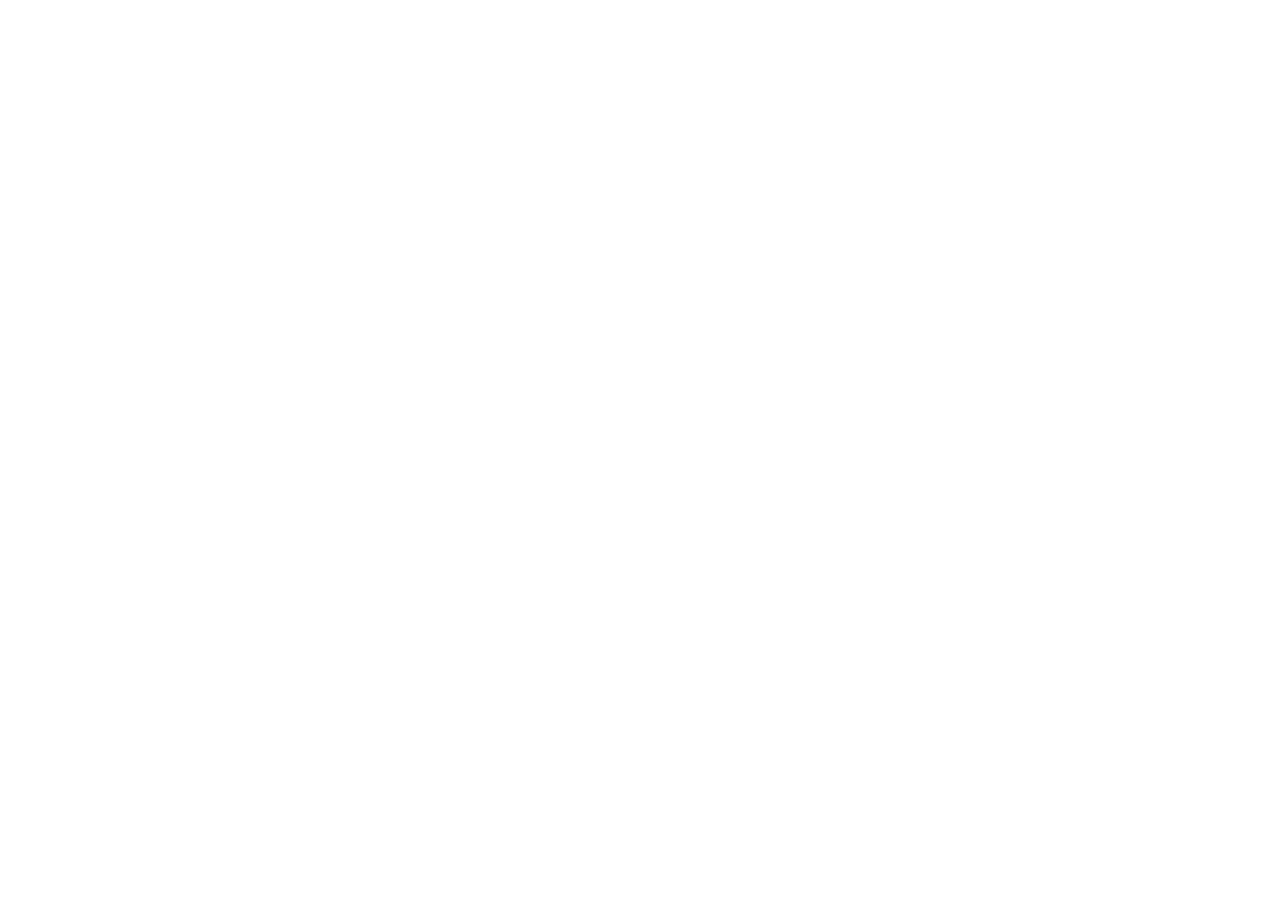
==== index.html @ 1b2037a9 "修改过的文件" ====
<!DOCTYPE html>
<html lang="en">

<head>
    <meta charset="UTF-8">
    <meta name="viewport" content="width=device-width, initial-scale=1.0">
    <title>Document</title>
</head>

<body>

</body>

</html>
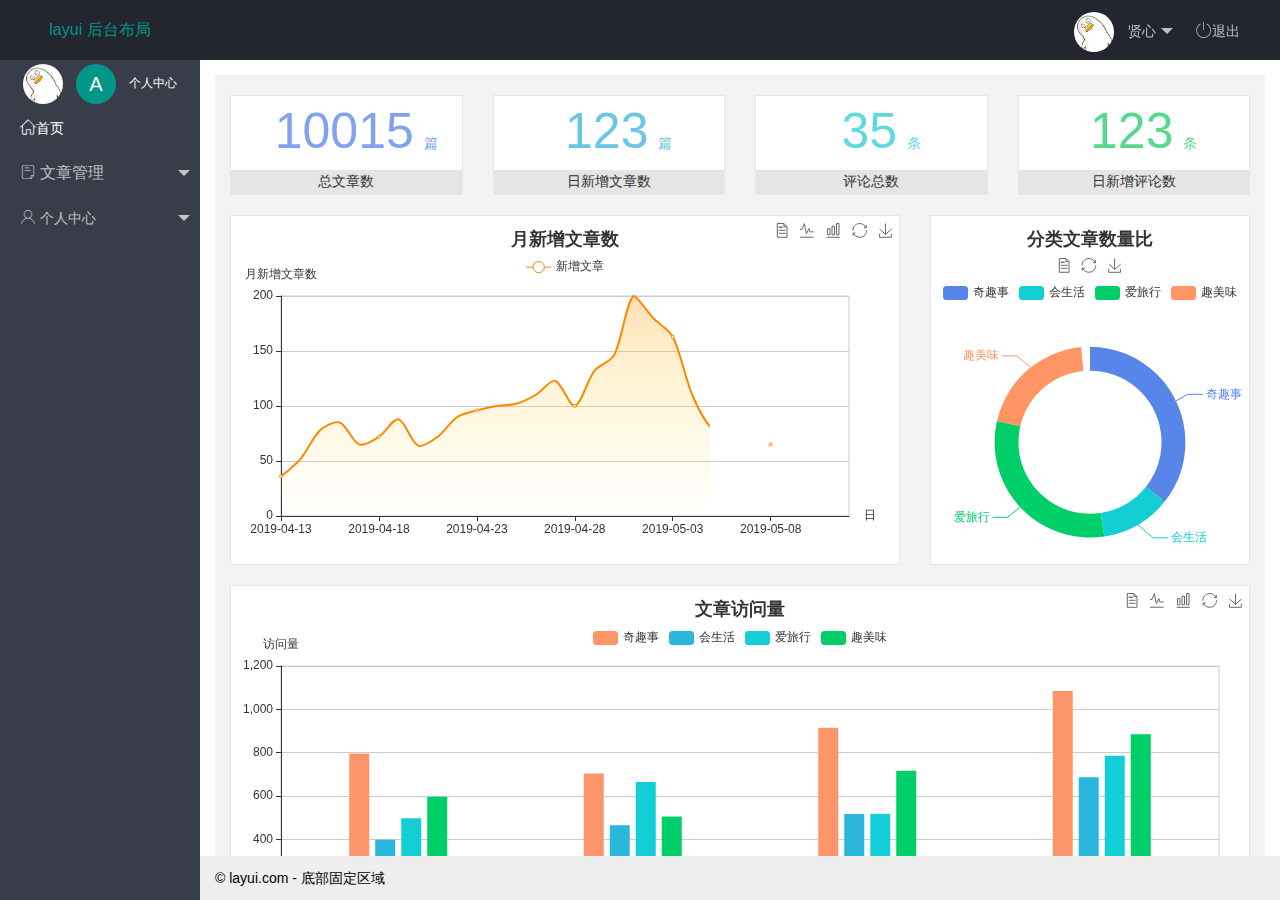
==== commit 13b6fac2: "密码界面开发完成" ====
--- a/index.html
+++ b/index.html
@@ -1,14 +1,124 @@
 <!DOCTYPE html>
-<html lang="en">
+<html>
 
 <head>
-    <meta charset="UTF-8">
-    <meta name="viewport" content="width=device-width, initial-scale=1.0">
-    <title>Document</title>
+    <meta charset="utf-8">
+    <meta name="viewport" content="width=device-width, initial-scale=1, maximum-scale=1">
+    <title>layout 后台大布局 - Layui</title>
+    <link rel="stylesheet" href="/assets/lib/layui/css/layui.css">
+    <link rel="stylesheet" href="/assets/fonts/iconfont.css">
+    <link rel="stylesheet" href="/indexx.css">
 </head>
 
-<body>
+<body class="layui-layout-body">
+    <div class="layui-layout layui-layout-admin">
+        <div class="layui-header">
+            <div class="layui-logo">layui 后台布局</div>
+            <!-- 头部区域（可配合layui已有的水平导航） -->
 
+            <ul class="layui-nav layui-layout-right">
+                <li class="layui-nav-item">
+                    <a href="javascript:;">
+                        <img src="/assets/images/u=299626483,1846147641&fm=26&gp=0.jpg" class="layui-nav-img">
+                        贤心
+                    </a>
+                    <dl class="layui-nav-child">
+                        <dd><a href="">基本资料</a></dd>
+                        <dd><a href="">安全设置</a></dd>
+                    </dl>
+                </li>
+                <li class="layui-nav-item">
+                    <a href="javascript:;" id="btnLogout"><span class="iconfont icon-tuichu"></span>退出</a>
+                </li>
+            </ul>
+        </div>
+
+        <div class="layui-side layui-bg-black">
+            <div class="layui-side-scroll">
+                <!-- 用户名 -->
+
+                <!-- 左侧导航区域（可配合layui已有的垂直导航） -->
+
+                <ul class="layui-nav layui-nav-tree" lay-filter="test" lay-shrink="all">
+
+                    <li class="layui-nav-item layui-nav-itemed">
+                        <!-- <a class="" href="javascript:;">所有商品</a> -->
+                        <a href="javascript:;" class="userinfo">
+                            <img src="/assets/images/u=299626483,1846147641&fm=26&gp=0.jpg" class="layui-nav-img" />
+                            <span class="text-avatar">A</span>
+                            <span id="welcome"></span>
+                            个人中心
+                        </a>
+                    </li>
+
+                    <li class="layui-nav-item layui-nav-itemed layui-icon">
+                        <a href="/home/dashboard.html" target="fm"><span class="iconfont icon-home"></span>首页</a>
+                        <!-- <a class=" layui-icon-home" href="javascript:;">首页</a> -->
+
+                    </li>
+                    <li>
+
+                    </li>
+                    <li class="layui-nav-item">
+                        <a href="javascript:;">
+                            <span class="iconfont icon-16">
+                                文章管理</a>
+                        <dl class="layui-nav-child">
+                            <dd><a href="javascript:;">
+                                    <i class="layui-icon layui-icon-app"></i>
+                                    文章类别</a></dd>
+                            <dd><a href="javascript:;">
+                                    <i class="layui-icon layui-icon-app"></i>
+                                    文章列表</a></dd>
+                            <dd><a href="">
+                                    <i class="layui-icon layui-icon-app"></i>
+                                    发表文章</a></dd>
+                        </dl>
+                    </li>
+                    <li class="layui-nav-item">
+                        <a href="javascript:;">
+                            <span class="iconfont icon-user"></span>
+                            个人中心</a>
+                        <dl class="layui-nav-child">
+                            <dd>
+                                <a href="/user_info.html" target="fm"><i class="layui-icon layui-icon-app"></i>基本资料
+                                </a></dd>
+                            <dd><a href="/user_avatar.html" target="fm"><i
+                                        class="layui-icon layui-icon-app"></i>更换头像</a></dd>
+                            <dd><a href=""><i class="layui-icon layui-icon-app"></i>重置密码</a></dd>
+                        </dl>
+                    </li>
+                </ul>
+            </div>
+        </div>
+
+        <div class="layui-body">
+            <!-- 内容主体区域 -->
+            <div style="padding: 15px;">
+
+                <iframe name="fm" src="/home/dashboard.html" frameborder="fm" class="biaoge"></iframe>
+
+            </div>
+        </div>
+
+        <div class="layui-footer">
+            <!-- 底部固定区域 -->
+            © layui.com - 底部固定区域
+        </div>
+    </div>
+
+    <!-- 导入 layui 的JS文件 -->
+    <script src="/assets/lib/jquery.js"></script>
+    <script src='/assets/lib/layui/layui.all.js'></script>
+    <!-- <script src="/index.js"></script> -->
+    <!-- 导入 jQuery -->
+
+    <!-- 导入自己封装的 baseAPI -->
+    <!-- <script src='/assets/js/baseAPI.js'></script> -->
+    <!-- 导入自己的 js 文件 -->
+    <script src="/assets/js/baseAPI.js"></script>
+    <script src="/index.js"></script>
+    <!-- <script src="/assets/js/baseAPI.js"></script> -->
 </body>
 
 </html>--- a/assets/lib/layui/css/layui.css
+++ b/assets/lib/layui/css/layui.css
@@ -0,0 +1,2 @@
+/** layui-v2.5.5 MIT License By https://www.layui.com */
+ .layui-inline,img{display:inline-block;vertical-align:middle}h1,h2,h3,h4,h5,h6{font-weight:400}.layui-edge,.layui-header,.layui-inline,.layui-main{position:relative}.layui-body,.layui-edge,.layui-elip{overflow:hidden}.layui-btn,.layui-edge,.layui-inline,img{vertical-align:middle}.layui-btn,.layui-disabled,.layui-icon,.layui-unselect{-moz-user-select:none;-webkit-user-select:none;-ms-user-select:none}.layui-elip,.layui-form-checkbox span,.layui-form-pane .layui-form-label{text-overflow:ellipsis;white-space:nowrap}.layui-breadcrumb,.layui-tree-btnGroup{visibility:hidden}blockquote,body,button,dd,div,dl,dt,form,h1,h2,h3,h4,h5,h6,input,li,ol,p,pre,td,textarea,th,ul{margin:0;padding:0;-webkit-tap-highlight-color:rgba(0,0,0,0)}a:active,a:hover{outline:0}img{border:none}li{list-style:none}table{border-collapse:collapse;border-spacing:0}h4,h5,h6{font-size:100%}button,input,optgroup,option,select,textarea{font-family:inherit;font-size:inherit;font-style:inherit;font-weight:inherit;outline:0}pre{white-space:pre-wrap;white-space:-moz-pre-wrap;white-space:-pre-wrap;white-space:-o-pre-wrap;word-wrap:break-word}body{line-height:24px;font:14px Helvetica Neue,Helvetica,PingFang SC,Tahoma,Arial,sans-serif}hr{height:1px;margin:10px 0;border:0;clear:both}a{color:#333;text-decoration:none}a:hover{color:#777}a cite{font-style:normal;*cursor:pointer}.layui-border-box,.layui-border-box *{box-sizing:border-box}.layui-box,.layui-box *{box-sizing:content-box}.layui-clear{clear:both;*zoom:1}.layui-clear:after{content:'\20';clear:both;*zoom:1;display:block;height:0}.layui-inline{*display:inline;*zoom:1}.layui-edge{display:inline-block;width:0;height:0;border-width:6px;border-style:dashed;border-color:transparent}.layui-edge-top{top:-4px;border-bottom-color:#999;border-bottom-style:solid}.layui-edge-right{border-left-color:#999;border-left-style:solid}.layui-edge-bottom{top:2px;border-top-color:#999;border-top-style:solid}.layui-edge-left{border-right-color:#999;border-right-style:solid}.layui-disabled,.layui-disabled:hover{color:#d2d2d2!important;cursor:not-allowed!important}.layui-circle{border-radius:100%}.layui-show{display:block!important}.layui-hide{display:none!important}@font-face{font-family:layui-icon;src:url(../font/iconfont.eot?v=250);src:url(../font/iconfont.eot?v=250#iefix) format('embedded-opentype'),url(../font/iconfont.woff2?v=250) format('woff2'),url(../font/iconfont.woff?v=250) format('woff'),url(../font/iconfont.ttf?v=250) format('truetype'),url(../font/iconfont.svg?v=250#layui-icon) format('svg')}.layui-icon{font-family:layui-icon!important;font-size:16px;font-style:normal;-webkit-font-smoothing:antialiased;-moz-osx-font-smoothing:grayscale}.layui-icon-reply-fill:before{content:"\e611"}.layui-icon-set-fill:before{content:"\e614"}.layui-icon-menu-fill:before{content:"\e60f"}.layui-icon-search:before{content:"\e615"}.layui-icon-share:before{content:"\e641"}.layui-icon-set-sm:before{content:"\e620"}.layui-icon-engine:before{content:"\e628"}.layui-icon-close:before{content:"\1006"}.layui-icon-close-fill:before{content:"\1007"}.layui-icon-chart-screen:before{content:"\e629"}.layui-icon-star:before{content:"\e600"}.layui-icon-circle-dot:before{content:"\e617"}.layui-icon-chat:before{content:"\e606"}.layui-icon-release:before{content:"\e609"}.layui-icon-list:before{content:"\e60a"}.layui-icon-chart:before{content:"\e62c"}.layui-icon-ok-circle:before{content:"\1005"}.layui-icon-layim-theme:before{content:"\e61b"}.layui-icon-table:before{content:"\e62d"}.layui-icon-right:before{content:"\e602"}.layui-icon-left:before{content:"\e603"}.layui-icon-cart-simple:before{content:"\e698"}.layui-icon-face-cry:before{content:"\e69c"}.layui-icon-face-smile:before{content:"\e6af"}.layui-icon-survey:before{content:"\e6b2"}.layui-icon-tree:before{content:"\e62e"}.layui-icon-upload-circle:before{content:"\e62f"}.layui-icon-add-circle:before{content:"\e61f"}.layui-icon-download-circle:before{content:"\e601"}.layui-icon-templeate-1:before{content:"\e630"}.layui-icon-util:before{content:"\e631"}.layui-icon-face-surprised:before{content:"\e664"}.layui-icon-edit:before{content:"\e642"}.layui-icon-speaker:before{content:"\e645"}.layui-icon-down:before{content:"\e61a"}.layui-icon-file:before{content:"\e621"}.layui-icon-layouts:before{content:"\e632"}.layui-icon-rate-half:before{content:"\e6c9"}.layui-icon-add-circle-fine:before{content:"\e608"}.layui-icon-prev-circle:before{content:"\e633"}.layui-icon-read:before{content:"\e705"}.layui-icon-404:before{content:"\e61c"}.layui-icon-carousel:before{content:"\e634"}.layui-icon-help:before{content:"\e607"}.layui-icon-code-circle:before{content:"\e635"}.layui-icon-water:before{content:"\e636"}.layui-icon-username:before{content:"\e66f"}.layui-icon-find-fill:before{content:"\e670"}.layui-icon-about:before{content:"\e60b"}.layui-icon-location:before{content:"\e715"}.layui-icon-up:before{content:"\e619"}.layui-icon-pause:before{content:"\e651"}.layui-icon-date:before{content:"\e637"}.layui-icon-layim-uploadfile:before{content:"\e61d"}.layui-icon-delete:before{content:"\e640"}.layui-icon-play:before{content:"\e652"}.layui-icon-top:before{content:"\e604"}.layui-icon-friends:before{content:"\e612"}.layui-icon-refresh-3:before{content:"\e9aa"}.layui-icon-ok:before{content:"\e605"}.layui-icon-layer:before{content:"\e638"}.layui-icon-face-smile-fine:before{content:"\e60c"}.layui-icon-dollar:before{content:"\e659"}.layui-icon-group:before{content:"\e613"}.layui-icon-layim-download:before{content:"\e61e"}.layui-icon-picture-fine:before{content:"\e60d"}.layui-icon-link:before{content:"\e64c"}.layui-icon-diamond:before{content:"\e735"}.layui-icon-log:before{content:"\e60e"}.layui-icon-rate-solid:before{content:"\e67a"}.layui-icon-fonts-del:before{content:"\e64f"}.layui-icon-unlink:before{content:"\e64d"}.layui-icon-fonts-clear:before{content:"\e639"}.layui-icon-triangle-r:before{content:"\e623"}.layui-icon-circle:before{content:"\e63f"}.layui-icon-radio:before{content:"\e643"}.layui-icon-align-center:before{content:"\e647"}.layui-icon-align-right:before{content:"\e648"}.layui-icon-align-left:before{content:"\e649"}.layui-icon-loading-1:before{content:"\e63e"}.layui-icon-return:before{content:"\e65c"}.layui-icon-fonts-strong:before{content:"\e62b"}.layui-icon-upload:before{content:"\e67c"}.layui-icon-dialogue:before{content:"\e63a"}.layui-icon-video:before{content:"\e6ed"}.layui-icon-headset:before{content:"\e6fc"}.layui-icon-cellphone-fine:before{content:"\e63b"}.layui-icon-add-1:before{content:"\e654"}.layui-icon-face-smile-b:before{content:"\e650"}.layui-icon-fonts-html:before{content:"\e64b"}.layui-icon-form:before{content:"\e63c"}.layui-icon-cart:before{content:"\e657"}.layui-icon-camera-fill:before{content:"\e65d"}.layui-icon-tabs:before{content:"\e62a"}.layui-icon-fonts-code:before{content:"\e64e"}.layui-icon-fire:before{content:"\e756"}.layui-icon-set:before{content:"\e716"}.layui-icon-fonts-u:before{content:"\e646"}.layui-icon-triangle-d:before{content:"\e625"}.layui-icon-tips:before{content:"\e702"}.layui-icon-picture:before{content:"\e64a"}.layui-icon-more-vertical:before{content:"\e671"}.layui-icon-flag:before{content:"\e66c"}.layui-icon-loading:before{content:"\e63d"}.layui-icon-fonts-i:before{content:"\e644"}.layui-icon-refresh-1:before{content:"\e666"}.layui-icon-rmb:before{content:"\e65e"}.layui-icon-home:before{content:"\e68e"}.layui-icon-user:before{content:"\e770"}.layui-icon-notice:before{content:"\e667"}.layui-icon-login-weibo:before{content:"\e675"}.layui-icon-voice:before{content:"\e688"}.layui-icon-upload-drag:before{content:"\e681"}.layui-icon-login-qq:before{content:"\e676"}.layui-icon-snowflake:before{content:"\e6b1"}.layui-icon-file-b:before{content:"\e655"}.layui-icon-template:before{content:"\e663"}.layui-icon-auz:before{content:"\e672"}.layui-icon-console:before{content:"\e665"}.layui-icon-app:before{content:"\e653"}.layui-icon-prev:before{content:"\e65a"}.layui-icon-website:before{content:"\e7ae"}.layui-icon-next:before{content:"\e65b"}.layui-icon-component:before{content:"\e857"}.layui-icon-more:before{content:"\e65f"}.layui-icon-login-wechat:before{content:"\e677"}.layui-icon-shrink-right:before{content:"\e668"}.layui-icon-spread-left:before{content:"\e66b"}.layui-icon-camera:before{content:"\e660"}.layui-icon-note:before{content:"\e66e"}.layui-icon-refresh:before{content:"\e669"}.layui-icon-female:before{content:"\e661"}.layui-icon-male:before{content:"\e662"}.layui-icon-password:before{content:"\e673"}.layui-icon-senior:before{content:"\e674"}.layui-icon-theme:before{content:"\e66a"}.layui-icon-tread:before{content:"\e6c5"}.layui-icon-praise:before{content:"\e6c6"}.layui-icon-star-fill:before{content:"\e658"}.layui-icon-rate:before{content:"\e67b"}.layui-icon-template-1:before{content:"\e656"}.layui-icon-vercode:before{content:"\e679"}.layui-icon-cellphone:before{content:"\e678"}.layui-icon-screen-full:before{content:"\e622"}.layui-icon-screen-restore:before{content:"\e758"}.layui-icon-cols:before{content:"\e610"}.layui-icon-export:before{content:"\e67d"}.layui-icon-print:before{content:"\e66d"}.layui-icon-slider:before{content:"\e714"}.layui-icon-addition:before{content:"\e624"}.layui-icon-subtraction:before{content:"\e67e"}.layui-icon-service:before{content:"\e626"}.layui-icon-transfer:before{content:"\e691"}.layui-main{width:1140px;margin:0 auto}.layui-header{z-index:1000;height:60px}.layui-header a:hover{transition:all .5s;-webkit-transition:all .5s}.layui-side{position:fixed;left:0;top:0;bottom:0;z-index:999;width:200px;overflow-x:hidden}.layui-side-scroll{position:relative;width:220px;height:100%;overflow-x:hidden}.layui-body{position:absolute;left:200px;right:0;top:0;bottom:0;z-index:998;width:auto;overflow-y:auto;box-sizing:border-box}.layui-layout-body{overflow:hidden}.layui-layout-admin .layui-header{background-color:#23262E}.layui-layout-admin .layui-side{top:60px;width:200px;overflow-x:hidden}.layui-layout-admin .layui-body{position:fixed;top:60px;bottom:44px}.layui-layout-admin .layui-main{width:auto;margin:0 15px}.layui-layout-admin .layui-footer{position:fixed;left:200px;right:0;bottom:0;height:44px;line-height:44px;padding:0 15px;background-color:#eee}.layui-layout-admin .layui-logo{position:absolute;left:0;top:0;width:200px;height:100%;line-height:60px;text-align:center;color:#009688;font-size:16px}.layui-layout-admin .layui-header .layui-nav{background:0 0}.layui-layout-left{position:absolute!important;left:200px;top:0}.layui-layout-right{position:absolute!important;right:0;top:0}.layui-container{position:relative;margin:0 auto;padding:0 15px;box-sizing:border-box}.layui-fluid{position:relative;margin:0 auto;padding:0 15px}.layui-row:after,.layui-row:before{content:'';display:block;clear:both}.layui-col-lg1,.layui-col-lg10,.layui-col-lg11,.layui-col-lg12,.layui-col-lg2,.layui-col-lg3,.layui-col-lg4,.layui-col-lg5,.layui-col-lg6,.layui-col-lg7,.layui-col-lg8,.layui-col-lg9,.layui-col-md1,.layui-col-md10,.layui-col-md11,.layui-col-md12,.layui-col-md2,.layui-col-md3,.layui-col-md4,.layui-col-md5,.layui-col-md6,.layui-col-md7,.layui-col-md8,.layui-col-md9,.layui-col-sm1,.layui-col-sm10,.layui-col-sm11,.layui-col-sm12,.layui-col-sm2,.layui-col-sm3,.layui-col-sm4,.layui-col-sm5,.layui-col-sm6,.layui-col-sm7,.layui-col-sm8,.layui-col-sm9,.layui-col-xs1,.layui-col-xs10,.layui-col-xs11,.layui-col-xs12,.layui-col-xs2,.layui-col-xs3,.layui-col-xs4,.layui-col-xs5,.layui-col-xs6,.layui-col-xs7,.layui-col-xs8,.layui-col-xs9{position:relative;display:block;box-sizing:border-box}.layui-col-xs1,.layui-col-xs10,.layui-col-xs11,.layui-col-xs12,.layui-col-xs2,.layui-col-xs3,.layui-col-xs4,.layui-col-xs5,.layui-col-xs6,.layui-col-xs7,.layui-col-xs8,.layui-col-xs9{float:left}.layui-col-xs1{width:8.33333333%}.layui-col-xs2{width:16.66666667%}.layui-col-xs3{width:25%}.layui-col-xs4{width:33.33333333%}.layui-col-xs5{width:41.66666667%}.layui-col-xs6{width:50%}.layui-col-xs7{width:58.33333333%}.layui-col-xs8{width:66.66666667%}.layui-col-xs9{width:75%}.layui-col-xs10{width:83.33333333%}.layui-col-xs11{width:91.66666667%}.layui-col-xs12{width:100%}.layui-col-xs-offset1{margin-left:8.33333333%}.layui-col-xs-offset2{margin-left:16.66666667%}.layui-col-xs-offset3{margin-left:25%}.layui-col-xs-offset4{margin-left:33.33333333%}.layui-col-xs-offset5{margin-left:41.66666667%}.layui-col-xs-offset6{margin-left:50%}.layui-col-xs-offset7{margin-left:58.33333333%}.layui-col-xs-offset8{margin-left:66.66666667%}.layui-col-xs-offset9{margin-left:75%}.layui-col-xs-offset10{margin-left:83.33333333%}.layui-col-xs-offset11{margin-left:91.66666667%}.layui-col-xs-offset12{margin-left:100%}@media screen and (max-width:768px){.layui-hide-xs{display:none!important}.layui-show-xs-block{display:block!important}.layui-show-xs-inline{display:inline!important}.layui-show-xs-inline-block{display:inline-block!important}}@media screen and (min-width:768px){.layui-container{width:750px}.layui-hide-sm{display:none!important}.layui-show-sm-block{display:block!important}.layui-show-sm-inline{display:inline!important}.layui-show-sm-inline-block{display:inline-block!important}.layui-col-sm1,.layui-col-sm10,.layui-col-sm11,.layui-col-sm12,.layui-col-sm2,.layui-col-sm3,.layui-col-sm4,.layui-col-sm5,.layui-col-sm6,.layui-col-sm7,.layui-col-sm8,.layui-col-sm9{float:left}.layui-col-sm1{width:8.33333333%}.layui-col-sm2{width:16.66666667%}.layui-col-sm3{width:25%}.layui-col-sm4{width:33.33333333%}.layui-col-sm5{width:41.66666667%}.layui-col-sm6{width:50%}.layui-col-sm7{width:58.33333333%}.layui-col-sm8{width:66.66666667%}.layui-col-sm9{width:75%}.layui-col-sm10{width:83.33333333%}.layui-col-sm11{width:91.66666667%}.layui-col-sm12{width:100%}.layui-col-sm-offset1{margin-left:8.33333333%}.layui-col-sm-offset2{margin-left:16.66666667%}.layui-col-sm-offset3{margin-left:25%}.layui-col-sm-offset4{margin-left:33.33333333%}.layui-col-sm-offset5{margin-left:41.66666667%}.layui-col-sm-offset6{margin-left:50%}.layui-col-sm-offset7{margin-left:58.33333333%}.layui-col-sm-offset8{margin-left:66.66666667%}.layui-col-sm-offset9{margin-left:75%}.layui-col-sm-offset10{margin-left:83.33333333%}.layui-col-sm-offset11{margin-left:91.66666667%}.layui-col-sm-offset12{margin-left:100%}}@media screen and (min-width:992px){.layui-container{width:970px}.layui-hide-md{display:none!important}.layui-show-md-block{display:block!important}.layui-show-md-inline{display:inline!important}.layui-show-md-inline-block{display:inline-block!important}.layui-col-md1,.layui-col-md10,.layui-col-md11,.layui-col-md12,.layui-col-md2,.layui-col-md3,.layui-col-md4,.layui-col-md5,.layui-col-md6,.layui-col-md7,.layui-col-md8,.layui-col-md9{float:left}.layui-col-md1{width:8.33333333%}.layui-col-md2{width:16.66666667%}.layui-col-md3{width:25%}.layui-col-md4{width:33.33333333%}.layui-col-md5{width:41.66666667%}.layui-col-md6{width:50%}.layui-col-md7{width:58.33333333%}.layui-col-md8{width:66.66666667%}.layui-col-md9{width:75%}.layui-col-md10{width:83.33333333%}.layui-col-md11{width:91.66666667%}.layui-col-md12{width:100%}.layui-col-md-offset1{margin-left:8.33333333%}.layui-col-md-offset2{margin-left:16.66666667%}.layui-col-md-offset3{margin-left:25%}.layui-col-md-offset4{margin-left:33.33333333%}.layui-col-md-offset5{margin-left:41.66666667%}.layui-col-md-offset6{margin-left:50%}.layui-col-md-offset7{margin-left:58.33333333%}.layui-col-md-offset8{margin-left:66.66666667%}.layui-col-md-offset9{margin-left:75%}.layui-col-md-offset10{margin-left:83.33333333%}.layui-col-md-offset11{margin-left:91.66666667%}.layui-col-md-offset12{margin-left:100%}}@media screen and (min-width:1200px){.layui-container{width:1170px}.layui-hide-lg{display:none!important}.layui-show-lg-block{display:block!important}.layui-show-lg-inline{display:inline!important}.layui-show-lg-inline-block{display:inline-block!important}.layui-col-lg1,.layui-col-lg10,.layui-col-lg11,.layui-col-lg12,.layui-col-lg2,.layui-col-lg3,.layui-col-lg4,.layui-col-lg5,.layui-col-lg6,.layui-col-lg7,.layui-col-lg8,.layui-col-lg9{float:left}.layui-col-lg1{width:8.33333333%}.layui-col-lg2{width:16.66666667%}.layui-col-lg3{width:25%}.layui-col-lg4{width:33.33333333%}.layui-col-lg5{width:41.66666667%}.layui-col-lg6{width:50%}.layui-col-lg7{width:58.33333333%}.layui-col-lg8{width:66.66666667%}.layui-col-lg9{width:75%}.layui-col-lg10{width:83.33333333%}.layui-col-lg11{width:91.66666667%}.layui-col-lg12{width:100%}.layui-col-lg-offset1{margin-left:8.33333333%}.layui-col-lg-offset2{margin-left:16.66666667%}.layui-col-lg-offset3{margin-left:25%}.layui-col-lg-offset4{margin-left:33.33333333%}.layui-col-lg-offset5{margin-left:41.66666667%}.layui-col-lg-offset6{margin-left:50%}.layui-col-lg-offset7{margin-left:58.33333333%}.layui-col-lg-offset8{margin-left:66.66666667%}.layui-col-lg-offset9{margin-left:75%}.layui-col-lg-offset10{margin-left:83.33333333%}.layui-col-lg-offset11{margin-left:91.66666667%}.layui-col-lg-offset12{margin-left:100%}}.layui-col-space1{margin:-.5px}.layui-col-space1>*{padding:.5px}.layui-col-space3{margin:-1.5px}.layui-col-space3>*{padding:1.5px}.layui-col-space5{margin:-2.5px}.layui-col-space5>*{padding:2.5px}.layui-col-space8{margin:-3.5px}.layui-col-space8>*{padding:3.5px}.layui-col-space10{margin:-5px}.layui-col-space10>*{padding:5px}.layui-col-space12{margin:-6px}.layui-col-space12>*{padding:6px}.layui-col-space15{margin:-7.5px}.layui-col-space15>*{padding:7.5px}.layui-col-space18{margin:-9px}.layui-col-space18>*{padding:9px}.layui-col-space20{margin:-10px}.layui-col-space20>*{padding:10px}.layui-col-space22{margin:-11px}.layui-col-space22>*{padding:11px}.layui-col-space25{margin:-12.5px}.layui-col-space25>*{padding:12.5px}.layui-col-space30{margin:-15px}.layui-col-space30>*{padding:15px}.layui-btn,.layui-input,.layui-select,.layui-textarea,.layui-upload-button{outline:0;-webkit-appearance:none;transition:all .3s;-webkit-transition:all .3s;box-sizing:border-box}.layui-elem-quote{margin-bottom:10px;padding:15px;line-height:22px;border-left:5px solid #009688;border-radius:0 2px 2px 0;background-color:#f2f2f2}.layui-quote-nm{border-style:solid;border-width:1px 1px 1px 5px;background:0 0}.layui-elem-field{margin-bottom:10px;padding:0;border-width:1px;border-style:solid}.layui-elem-field legend{margin-left:20px;padding:0 10px;font-size:20px;font-weight:300}.layui-field-title{margin:10px 0 20px;border-width:1px 0 0}.layui-field-box{padding:10px 15px}.layui-field-title .layui-field-box{padding:10px 0}.layui-progress{position:relative;height:6px;border-radius:20px;background-color:#e2e2e2}.layui-progress-bar{position:absolute;left:0;top:0;width:0;max-width:100%;height:6px;border-radius:20px;text-align:right;background-color:#5FB878;transition:all .3s;-webkit-transition:all .3s}.layui-progress-big,.layui-progress-big .layui-progress-bar{height:18px;line-height:18px}.layui-progress-text{position:relative;top:-20px;line-height:18px;font-size:12px;color:#666}.layui-progress-big .layui-progress-text{position:static;padding:0 10px;color:#fff}.layui-collapse{border-width:1px;border-style:solid;border-radius:2px}.layui-colla-content,.layui-colla-item{border-top-width:1px;border-top-style:solid}.layui-colla-item:first-child{border-top:none}.layui-colla-title{position:relative;height:42px;line-height:42px;padding:0 15px 0 35px;color:#333;background-color:#f2f2f2;cursor:pointer;font-size:14px;overflow:hidden}.layui-colla-content{display:none;padding:10px 15px;line-height:22px;color:#666}.layui-colla-icon{position:absolute;left:15px;top:0;font-size:14px}.layui-card{margin-bottom:15px;border-radius:2px;background-color:#fff;box-shadow:0 1px 2px 0 rgba(0,0,0,.05)}.layui-card:last-child{margin-bottom:0}.layui-card-header{position:relative;height:42px;line-height:42px;padding:0 15px;border-bottom:1px solid #f6f6f6;color:#333;border-radius:2px 2px 0 0;font-size:14px}.layui-bg-black,.layui-bg-blue,.layui-bg-cyan,.layui-bg-green,.layui-bg-orange,.layui-bg-red{color:#fff!important}.layui-card-body{position:relative;padding:10px 15px;line-height:24px}.layui-card-body[pad15]{padding:15px}.layui-card-body[pad20]{padding:20px}.layui-card-body .layui-table{margin:5px 0}.layui-card .layui-tab{margin:0}.layui-panel-window{position:relative;padding:15px;border-radius:0;border-top:5px solid #E6E6E6;background-color:#fff}.layui-auxiliar-moving{position:fixed;left:0;right:0;top:0;bottom:0;width:100%;height:100%;background:0 0;z-index:9999999999}.layui-form-label,.layui-form-mid,.layui-form-select,.layui-input-block,.layui-input-inline,.layui-textarea{position:relative}.layui-bg-red{background-color:#FF5722!important}.layui-bg-orange{background-color:#FFB800!important}.layui-bg-green{background-color:#009688!important}.layui-bg-cyan{background-color:#2F4056!important}.layui-bg-blue{background-color:#1E9FFF!important}.layui-bg-black{background-color:#393D49!important}.layui-bg-gray{background-color:#eee!important;color:#666!important}.layui-badge-rim,.layui-colla-content,.layui-colla-item,.layui-collapse,.layui-elem-field,.layui-form-pane .layui-form-item[pane],.layui-form-pane .layui-form-label,.layui-input,.layui-layedit,.layui-layedit-tool,.layui-quote-nm,.layui-select,.layui-tab-bar,.layui-tab-card,.layui-tab-title,.layui-tab-title .layui-this:after,.layui-textarea{border-color:#e6e6e6}.layui-timeline-item:before,hr{background-color:#e6e6e6}.layui-text{line-height:22px;font-size:14px;color:#666}.layui-text h1,.layui-text h2,.layui-text h3{font-weight:500;color:#333}.layui-text h1{font-size:30px}.layui-text h2{font-size:24px}.layui-text h3{font-size:18px}.layui-text a:not(.layui-btn){color:#01AAED}.layui-text a:not(.layui-btn):hover{text-decoration:underline}.layui-text ul{padding:5px 0 5px 15px}.layui-text ul li{margin-top:5px;list-style-type:disc}.layui-text em,.layui-word-aux{color:#999!important;padding:0 5px!important}.layui-btn{display:inline-block;height:38px;line-height:38px;padding:0 18px;background-color:#009688;color:#fff;white-space:nowrap;text-align:center;font-size:14px;border:none;border-radius:2px;cursor:pointer}.layui-btn:hover{opacity:.8;filter:alpha(opacity=80);color:#fff}.layui-btn:active{opacity:1;filter:alpha(opacity=100)}.layui-btn+.layui-btn{margin-left:10px}.layui-btn-container{font-size:0}.layui-btn-container .layui-btn{margin-right:10px;margin-bottom:10px}.layui-btn-container .layui-btn+.layui-btn{margin-left:0}.layui-table .layui-btn-container .layui-btn{margin-bottom:9px}.layui-btn-radius{border-radius:100px}.layui-btn .layui-icon{margin-right:3px;font-size:18px;vertical-align:bottom;vertical-align:middle\9}.layui-btn-primary{border:1px solid #C9C9C9;background-color:#fff;color:#555}.layui-btn-primary:hover{border-color:#009688;color:#333}.layui-btn-normal{background-color:#1E9FFF}.layui-btn-warm{background-color:#FFB800}.layui-btn-danger{background-color:#FF5722}.layui-btn-checked{background-color:#5FB878}.layui-btn-disabled,.layui-btn-disabled:active,.layui-btn-disabled:hover{border:1px solid #e6e6e6;background-color:#FBFBFB;color:#C9C9C9;cursor:not-allowed;opacity:1}.layui-btn-lg{height:44px;line-height:44px;padding:0 25px;font-size:16px}.layui-btn-sm{height:30px;line-height:30px;padding:0 10px;font-size:12px}.layui-btn-sm i{font-size:16px!important}.layui-btn-xs{height:22px;line-height:22px;padding:0 5px;font-size:12px}.layui-btn-xs i{font-size:14px!important}.layui-btn-group{display:inline-block;vertical-align:middle;font-size:0}.layui-btn-group .layui-btn{margin-left:0!important;margin-right:0!important;border-left:1px solid rgba(255,255,255,.5);border-radius:0}.layui-btn-group .layui-btn-primary{border-left:none}.layui-btn-group .layui-btn-primary:hover{border-color:#C9C9C9;color:#009688}.layui-btn-group .layui-btn:first-child{border-left:none;border-radius:2px 0 0 2px}.layui-btn-group .layui-btn-primary:first-child{border-left:1px solid #c9c9c9}.layui-btn-group .layui-btn:last-child{border-radius:0 2px 2px 0}.layui-btn-group .layui-btn+.layui-btn{margin-left:0}.layui-btn-group+.layui-btn-group{margin-left:10px}.layui-btn-fluid{width:100%}.layui-input,.layui-select,.layui-textarea{height:38px;line-height:1.3;line-height:38px\9;border-width:1px;border-style:solid;background-color:#fff;border-radius:2px}.layui-input::-webkit-input-placeholder,.layui-select::-webkit-input-placeholder,.layui-textarea::-webkit-input-placeholder{line-height:1.3}.layui-input,.layui-textarea{display:block;width:100%;padding-left:10px}.layui-input:hover,.layui-textarea:hover{border-color:#D2D2D2!important}.layui-input:focus,.layui-textarea:focus{border-color:#C9C9C9!important}.layui-textarea{min-height:100px;height:auto;line-height:20px;padding:6px 10px;resize:vertical}.layui-select{padding:0 10px}.layui-form input[type=checkbox],.layui-form input[type=radio],.layui-form select{display:none}.layui-form [lay-ignore]{display:initial}.layui-form-item{margin-bottom:15px;clear:both;*zoom:1}.layui-form-item:after{content:'\20';clear:both;*zoom:1;display:block;height:0}.layui-form-label{float:left;display:block;padding:9px 15px;width:80px;font-weight:400;line-height:20px;text-align:right}.layui-form-label-col{display:block;float:none;padding:9px 0;line-height:20px;text-align:left}.layui-form-item .layui-inline{margin-bottom:5px;margin-right:10px}.layui-input-block{margin-left:110px;min-height:36px}.layui-input-inline{display:inline-block;vertical-align:middle}.layui-form-item .layui-input-inline{float:left;width:190px;margin-right:10px}.layui-form-text .layui-input-inline{width:auto}.layui-form-mid{float:left;display:block;padding:9px 0!important;line-height:20px;margin-right:10px}.layui-form-danger+.layui-form-select .layui-input,.layui-form-danger:focus{border-color:#FF5722!important}.layui-form-select .layui-input{padding-right:30px;cursor:pointer}.layui-form-select .layui-edge{position:absolute;right:10px;top:50%;margin-top:-3px;cursor:pointer;border-width:6px;border-top-color:#c2c2c2;border-top-style:solid;transition:all .3s;-webkit-transition:all .3s}.layui-form-select dl{display:none;position:absolute;left:0;top:42px;padding:5px 0;z-index:899;min-width:100%;border:1px solid #d2d2d2;max-height:300px;overflow-y:auto;background-color:#fff;border-radius:2px;box-shadow:0 2px 4px rgba(0,0,0,.12);box-sizing:border-box}.layui-form-select dl dd,.layui-form-select dl dt{padding:0 10px;line-height:36px;white-space:nowrap;overflow:hidden;text-overflow:ellipsis}.layui-form-select dl dt{font-size:12px;color:#999}.layui-form-select dl dd{cursor:pointer}.layui-form-select dl dd:hover{background-color:#f2f2f2;-webkit-transition:.5s all;transition:.5s all}.layui-form-select .layui-select-group dd{padding-left:20px}.layui-form-select dl dd.layui-select-tips{padding-left:10px!important;color:#999}.layui-form-select dl dd.layui-this{background-color:#5FB878;color:#fff}.layui-form-checkbox,.layui-form-select dl dd.layui-disabled{background-color:#fff}.layui-form-selected dl{display:block}.layui-form-checkbox,.layui-form-checkbox *,.layui-form-switch{display:inline-block;vertical-align:middle}.layui-form-selected .layui-edge{margin-top:-9px;-webkit-transform:rotate(180deg);transform:rotate(180deg);margin-top:-3px\9}:root .layui-form-selected .layui-edge{margin-top:-9px\0/IE9}.layui-form-selectup dl{top:auto;bottom:42px}.layui-select-none{margin:5px 0;text-align:center;color:#999}.layui-select-disabled .layui-disabled{border-color:#eee!important}.layui-select-disabled .layui-edge{border-top-color:#d2d2d2}.layui-form-checkbox{position:relative;height:30px;line-height:30px;margin-right:10px;padding-right:30px;cursor:pointer;font-size:0;-webkit-transition:.1s linear;transition:.1s linear;box-sizing:border-box}.layui-form-checkbox span{padding:0 10px;height:100%;font-size:14px;border-radius:2px 0 0 2px;background-color:#d2d2d2;color:#fff;overflow:hidden}.layui-form-checkbox:hover span{background-color:#c2c2c2}.layui-form-checkbox i{position:absolute;right:0;top:0;width:30px;height:28px;border:1px solid #d2d2d2;border-left:none;border-radius:0 2px 2px 0;color:#fff;font-size:20px;text-align:center}.layui-form-checkbox:hover i{border-color:#c2c2c2;color:#c2c2c2}.layui-form-checked,.layui-form-checked:hover{border-color:#5FB878}.layui-form-checked span,.layui-form-checked:hover span{background-color:#5FB878}.layui-form-checked i,.layui-form-checked:hover i{color:#5FB878}.layui-form-item .layui-form-checkbox{margin-top:4px}.layui-form-checkbox[lay-skin=primary]{height:auto!important;line-height:normal!important;min-width:18px;min-height:18px;border:none!important;margin-right:0;padding-left:28px;padding-right:0;background:0 0}.layui-form-checkbox[lay-skin=primary] span{padding-left:0;padding-right:15px;line-height:18px;background:0 0;color:#666}.layui-form-checkbox[lay-skin=primary] i{right:auto;left:0;width:16px;height:16px;line-height:16px;border:1px solid #d2d2d2;font-size:12px;border-radius:2px;background-color:#fff;-webkit-transition:.1s linear;transition:.1s linear}.layui-form-checkbox[lay-skin=primary]:hover i{border-color:#5FB878;color:#fff}.layui-form-checked[lay-skin=primary] i{border-color:#5FB878!important;background-color:#5FB878;color:#fff}.layui-checkbox-disbaled[lay-skin=primary] span{background:0 0!important;color:#c2c2c2}.layui-checkbox-disbaled[lay-skin=primary]:hover i{border-color:#d2d2d2}.layui-form-item .layui-form-checkbox[lay-skin=primary]{margin-top:10px}.layui-form-switch{position:relative;height:22px;line-height:22px;min-width:35px;padding:0 5px;margin-top:8px;border:1px solid #d2d2d2;border-radius:20px;cursor:pointer;background-color:#fff;-webkit-transition:.1s linear;transition:.1s linear}.layui-form-switch i{position:absolute;left:5px;top:3px;width:16px;height:16px;border-radius:20px;background-color:#d2d2d2;-webkit-transition:.1s linear;transition:.1s linear}.layui-form-switch em{position:relative;top:0;width:25px;margin-left:21px;padding:0!important;text-align:center!important;color:#999!important;font-style:normal!important;font-size:12px}.layui-form-onswitch{border-color:#5FB878;background-color:#5FB878}.layui-checkbox-disbaled,.layui-checkbox-disbaled i{border-color:#e2e2e2!important}.layui-form-onswitch i{left:100%;margin-left:-21px;background-color:#fff}.layui-form-onswitch em{margin-left:5px;margin-right:21px;color:#fff!important}.layui-checkbox-disbaled span{background-color:#e2e2e2!important}.layui-checkbox-disbaled:hover i{color:#fff!important}[lay-radio]{display:none}.layui-form-radio,.layui-form-radio *{display:inline-block;vertical-align:middle}.layui-form-radio{line-height:28px;margin:6px 10px 0 0;padding-right:10px;cursor:pointer;font-size:0}.layui-form-radio *{font-size:14px}.layui-form-radio>i{margin-right:8px;font-size:22px;color:#c2c2c2}.layui-form-radio>i:hover,.layui-form-radioed>i{color:#5FB878}.layui-radio-disbaled>i{color:#e2e2e2!important}.layui-form-pane .layui-form-label{width:110px;padding:8px 15px;height:38px;line-height:20px;border-width:1px;border-style:solid;border-radius:2px 0 0 2px;text-align:center;background-color:#FBFBFB;overflow:hidden;box-sizing:border-box}.layui-form-pane .layui-input-inline{margin-left:-1px}.layui-form-pane .layui-input-block{margin-left:110px;left:-1px}.layui-form-pane .layui-input{border-radius:0 2px 2px 0}.layui-form-pane .layui-form-text .layui-form-label{float:none;width:100%;border-radius:2px;box-sizing:border-box;text-align:left}.layui-form-pane .layui-form-text .layui-input-inline{display:block;margin:0;top:-1px;clear:both}.layui-form-pane .layui-form-text .layui-input-block{margin:0;left:0;top:-1px}.layui-form-pane .layui-form-text .layui-textarea{min-height:100px;border-radius:0 0 2px 2px}.layui-form-pane .layui-form-checkbox{margin:4px 0 4px 10px}.layui-form-pane .layui-form-radio,.layui-form-pane .layui-form-switch{margin-top:6px;margin-left:10px}.layui-form-pane .layui-form-item[pane]{position:relative;border-width:1px;border-style:solid}.layui-form-pane .layui-form-item[pane] .layui-form-label{position:absolute;left:0;top:0;height:100%;border-width:0 1px 0 0}.layui-form-pane .layui-form-item[pane] .layui-input-inline{margin-left:110px}@media screen and (max-width:450px){.layui-form-item .layui-form-label{text-overflow:ellipsis;overflow:hidden;white-space:nowrap}.layui-form-item .layui-inline{display:block;margin-right:0;margin-bottom:20px;clear:both}.layui-form-item .layui-inline:after{content:'\20';clear:both;display:block;height:0}.layui-form-item .layui-input-inline{display:block;float:none;left:-3px;width:auto;margin:0 0 10px 112px}.layui-form-item .layui-input-inline+.layui-form-mid{margin-left:110px;top:-5px;padding:0}.layui-form-item .layui-form-checkbox{margin-right:5px;margin-bottom:5px}}.layui-layedit{border-width:1px;border-style:solid;border-radius:2px}.layui-layedit-tool{padding:3px 5px;border-bottom-width:1px;border-bottom-style:solid;font-size:0}.layedit-tool-fixed{position:fixed;top:0;border-top:1px solid #e2e2e2}.layui-layedit-tool .layedit-tool-mid,.layui-layedit-tool .layui-icon{display:inline-block;vertical-align:middle;text-align:center;font-size:14px}.layui-layedit-tool .layui-icon{position:relative;width:32px;height:30px;line-height:30px;margin:3px 5px;color:#777;cursor:pointer;border-radius:2px}.layui-layedit-tool .layui-icon:hover{color:#393D49}.layui-layedit-tool .layui-icon:active{color:#000}.layui-layedit-tool .layedit-tool-active{background-color:#e2e2e2;color:#000}.layui-layedit-tool .layui-disabled,.layui-layedit-tool .layui-disabled:hover{color:#d2d2d2;cursor:not-allowed}.layui-layedit-tool .layedit-tool-mid{width:1px;height:18px;margin:0 10px;background-color:#d2d2d2}.layedit-tool-html{width:50px!important;font-size:30px!important}.layedit-tool-b,.layedit-tool-code,.layedit-tool-help{font-size:16px!important}.layedit-tool-d,.layedit-tool-face,.layedit-tool-image,.layedit-tool-unlink{font-size:18px!important}.layedit-tool-image input{position:absolute;font-size:0;left:0;top:0;width:100%;height:100%;opacity:.01;filter:Alpha(opacity=1);cursor:pointer}.layui-layedit-iframe iframe{display:block;width:100%}#LAY_layedit_code{overflow:hidden}.layui-laypage{display:inline-block;*display:inline;*zoom:1;vertical-align:middle;margin:10px 0;font-size:0}.layui-laypage>a:first-child,.layui-laypage>a:first-child em{border-radius:2px 0 0 2px}.layui-laypage>a:last-child,.layui-laypage>a:last-child em{border-radius:0 2px 2px 0}.layui-laypage>:first-child{margin-left:0!important}.layui-laypage>:last-child{margin-right:0!important}.layui-laypage a,.layui-laypage button,.layui-laypage input,.layui-laypage select,.layui-laypage span{border:1px solid #e2e2e2}.layui-laypage a,.layui-laypage span{display:inline-block;*display:inline;*zoom:1;vertical-align:middle;padding:0 15px;height:28px;line-height:28px;margin:0 -1px 5px 0;background-color:#fff;color:#333;font-size:12px}.layui-flow-more a *,.layui-laypage input,.layui-table-view select[lay-ignore]{display:inline-block}.layui-laypage a:hover{color:#009688}.layui-laypage em{font-style:normal}.layui-laypage .layui-laypage-spr{color:#999;font-weight:700}.layui-laypage a{text-decoration:none}.layui-laypage .layui-laypage-curr{position:relative}.layui-laypage .layui-laypage-curr em{position:relative;color:#fff}.layui-laypage .layui-laypage-curr .layui-laypage-em{position:absolute;left:-1px;top:-1px;padding:1px;width:100%;height:100%;background-color:#009688}.layui-laypage-em{border-radius:2px}.layui-laypage-next em,.layui-laypage-prev em{font-family:Sim sun;font-size:16px}.layui-laypage .layui-laypage-count,.layui-laypage .layui-laypage-limits,.layui-laypage .layui-laypage-refresh,.layui-laypage .layui-laypage-skip{margin-left:10px;margin-right:10px;padding:0;border:none}.layui-laypage .layui-laypage-limits,.layui-laypage .layui-laypage-refresh{vertical-align:top}.layui-laypage .layui-laypage-refresh i{font-size:18px;cursor:pointer}.layui-laypage select{height:22px;padding:3px;border-radius:2px;cursor:pointer}.layui-laypage .layui-laypage-skip{height:30px;line-height:30px;color:#999}.layui-laypage button,.layui-laypage input{height:30px;line-height:30px;border-radius:2px;vertical-align:top;background-color:#fff;box-sizing:border-box}.layui-laypage input{width:40px;margin:0 10px;padding:0 3px;text-align:center}.layui-laypage input:focus,.layui-laypage select:focus{border-color:#009688!important}.layui-laypage button{margin-left:10px;padding:0 10px;cursor:pointer}.layui-table,.layui-table-view{margin:10px 0}.layui-flow-more{margin:10px 0;text-align:center;color:#999;font-size:14px}.layui-flow-more a{height:32px;line-height:32px}.layui-flow-more a *{vertical-align:top}.layui-flow-more a cite{padding:0 20px;border-radius:3px;background-color:#eee;color:#333;font-style:normal}.layui-flow-more a cite:hover{opacity:.8}.layui-flow-more a i{font-size:30px;color:#737383}.layui-table{width:100%;background-color:#fff;color:#666}.layui-table tr{transition:all .3s;-webkit-transition:all .3s}.layui-table th{text-align:left;font-weight:400}.layui-table tbody tr:hover,.layui-table thead tr,.layui-table-click,.layui-table-header,.layui-table-hover,.layui-table-mend,.layui-table-patch,.layui-table-tool,.layui-table-total,.layui-table-total tr,.layui-table[lay-even] tr:nth-child(even){background-color:#f2f2f2}.layui-table td,.layui-table th,.layui-table-col-set,.layui-table-fixed-r,.layui-table-grid-down,.layui-table-header,.layui-table-page,.layui-table-tips-main,.layui-table-tool,.layui-table-total,.layui-table-view,.layui-table[lay-skin=line],.layui-table[lay-skin=row]{border-width:1px;border-style:solid;border-color:#e6e6e6}.layui-table td,.layui-table th{position:relative;padding:9px 15px;min-height:20px;line-height:20px;font-size:14px}.layui-table[lay-skin=line] td,.layui-table[lay-skin=line] th{border-width:0 0 1px}.layui-table[lay-skin=row] td,.layui-table[lay-skin=row] th{border-width:0 1px 0 0}.layui-table[lay-skin=nob] td,.layui-table[lay-skin=nob] th{border:none}.layui-table img{max-width:100px}.layui-table[lay-size=lg] td,.layui-table[lay-size=lg] th{padding:15px 30px}.layui-table-view .layui-table[lay-size=lg] .layui-table-cell{height:40px;line-height:40px}.layui-table[lay-size=sm] td,.layui-table[lay-size=sm] th{font-size:12px;padding:5px 10px}.layui-table-view .layui-table[lay-size=sm] .layui-table-cell{height:20px;line-height:20px}.layui-table[lay-data]{display:none}.layui-table-box{position:relative;overflow:hidden}.layui-table-view .layui-table{position:relative;width:auto;margin:0}.layui-table-view .layui-table[lay-skin=line]{border-width:0 1px 0 0}.layui-table-view .layui-table[lay-skin=row]{border-width:0 0 1px}.layui-table-view .layui-table td,.layui-table-view .layui-table th{padding:5px 0;border-top:none;border-left:none}.layui-table-view .layui-table th.layui-unselect .layui-table-cell span{cursor:pointer}.layui-table-view .layui-table td{cursor:default}.layui-table-view .layui-table td[data-edit=text]{cursor:text}.layui-table-view .layui-form-checkbox[lay-skin=primary] i{width:18px;height:18px}.layui-table-view .layui-form-radio{line-height:0;padding:0}.layui-table-view .layui-form-radio>i{margin:0;font-size:20px}.layui-table-init{position:absolute;left:0;top:0;width:100%;height:100%;text-align:center;z-index:110}.layui-table-init .layui-icon{position:absolute;left:50%;top:50%;margin:-15px 0 0 -15px;font-size:30px;color:#c2c2c2}.layui-table-header{border-width:0 0 1px;overflow:hidden}.layui-table-header .layui-table{margin-bottom:-1px}.layui-table-tool .layui-inline[lay-event]{position:relative;width:26px;height:26px;padding:5px;line-height:16px;margin-right:10px;text-align:center;color:#333;border:1px solid #ccc;cursor:pointer;-webkit-transition:.5s all;transition:.5s all}.layui-table-tool .layui-inline[lay-event]:hover{border:1px solid #999}.layui-table-tool-temp{padding-right:120px}.layui-table-tool-self{position:absolute;right:17px;top:10px}.layui-table-tool .layui-table-tool-self .layui-inline[lay-event]{margin:0 0 0 10px}.layui-table-tool-panel{position:absolute;top:29px;left:-1px;padding:5px 0;min-width:150px;min-height:40px;border:1px solid #d2d2d2;text-align:left;overflow-y:auto;background-color:#fff;box-shadow:0 2px 4px rgba(0,0,0,.12)}.layui-table-cell,.layui-table-tool-panel li{overflow:hidden;text-overflow:ellipsis;white-space:nowrap}.layui-table-tool-panel li{padding:0 10px;line-height:30px;-webkit-transition:.5s all;transition:.5s all}.layui-table-tool-panel li .layui-form-checkbox[lay-skin=primary]{width:100%;padding-left:28px}.layui-table-tool-panel li:hover{background-color:#f2f2f2}.layui-table-tool-panel li .layui-form-checkbox[lay-skin=primary] i{position:absolute;left:0;top:0}.layui-table-tool-panel li .layui-form-checkbox[lay-skin=primary] span{padding:0}.layui-table-tool .layui-table-tool-self .layui-table-tool-panel{left:auto;right:-1px}.layui-table-col-set{position:absolute;right:0;top:0;width:20px;height:100%;border-width:0 0 0 1px;background-color:#fff}.layui-table-sort{width:10px;height:20px;margin-left:5px;cursor:pointer!important}.layui-table-sort .layui-edge{position:absolute;left:5px;border-width:5px}.layui-table-sort .layui-table-sort-asc{top:3px;border-top:none;border-bottom-style:solid;border-bottom-color:#b2b2b2}.layui-table-sort .layui-table-sort-asc:hover{border-bottom-color:#666}.layui-table-sort .layui-table-sort-desc{bottom:5px;border-bottom:none;border-top-style:solid;border-top-color:#b2b2b2}.layui-table-sort .layui-table-sort-desc:hover{border-top-color:#666}.layui-table-sort[lay-sort=asc] .layui-table-sort-asc{border-bottom-color:#000}.layui-table-sort[lay-sort=desc] .layui-table-sort-desc{border-top-color:#000}.layui-table-cell{height:28px;line-height:28px;padding:0 15px;position:relative;box-sizing:border-box}.layui-table-cell .layui-form-checkbox[lay-skin=primary]{top:-1px;padding:0}.layui-table-cell .layui-table-link{color:#01AAED}.laytable-cell-checkbox,.laytable-cell-numbers,.laytable-cell-radio,.laytable-cell-space{padding:0;text-align:center}.layui-table-body{position:relative;overflow:auto;margin-right:-1px;margin-bottom:-1px}.layui-table-body .layui-none{line-height:26px;padding:15px;text-align:center;color:#999}.layui-table-fixed{position:absolute;left:0;top:0;z-index:101}.layui-table-fixed .layui-table-body{overflow:hidden}.layui-table-fixed-l{box-shadow:0 -1px 8px rgba(0,0,0,.08)}.layui-table-fixed-r{left:auto;right:-1px;border-width:0 0 0 1px;box-shadow:-1px 0 8px rgba(0,0,0,.08)}.layui-table-fixed-r .layui-table-header{position:relative;overflow:visible}.layui-table-mend{position:absolute;right:-49px;top:0;height:100%;width:50px}.layui-table-tool{position:relative;z-index:890;width:100%;min-height:50px;line-height:30px;padding:10px 15px;border-width:0 0 1px}.layui-table-tool .layui-btn-container{margin-bottom:-10px}.layui-table-page,.layui-table-total{border-width:1px 0 0;margin-bottom:-1px;overflow:hidden}.layui-table-page{position:relative;width:100%;padding:7px 7px 0;height:41px;font-size:12px;white-space:nowrap}.layui-table-page>div{height:26px}.layui-table-page .layui-laypage{margin:0}.layui-table-page .layui-laypage a,.layui-table-page .layui-laypage span{height:26px;line-height:26px;margin-bottom:10px;border:none;background:0 0}.layui-table-page .layui-laypage a,.layui-table-page .layui-laypage span.layui-laypage-curr{padding:0 12px}.layui-table-page .layui-laypage span{margin-left:0;padding:0}.layui-table-page .layui-laypage .layui-laypage-prev{margin-left:-7px!important}.layui-table-page .layui-laypage .layui-laypage-curr .layui-laypage-em{left:0;top:0;padding:0}.layui-table-page .layui-laypage button,.layui-table-page .layui-laypage input{height:26px;line-height:26px}.layui-table-page .layui-laypage input{width:40px}.layui-table-page .layui-laypage button{padding:0 10px}.layui-table-page select{height:18px}.layui-table-patch .layui-table-cell{padding:0;width:30px}.layui-table-edit{position:absolute;left:0;top:0;width:100%;height:100%;padding:0 14px 1px;border-radius:0;box-shadow:1px 1px 20px rgba(0,0,0,.15)}.layui-table-edit:focus{border-color:#5FB878!important}select.layui-table-edit{padding:0 0 0 10px;border-color:#C9C9C9}.layui-table-view .layui-form-checkbox,.layui-table-view .layui-form-radio,.layui-table-view .layui-form-switch{top:0;margin:0;box-sizing:content-box}.layui-table-view .layui-form-checkbox{top:-1px;height:26px;line-height:26px}.layui-table-view .layui-form-checkbox i{height:26px}.layui-table-grid .layui-table-cell{overflow:visible}.layui-table-grid-down{position:absolute;top:0;right:0;width:26px;height:100%;padding:5px 0;border-width:0 0 0 1px;text-align:center;background-color:#fff;color:#999;cursor:pointer}.layui-table-grid-down .layui-icon{position:absolute;top:50%;left:50%;margin:-8px 0 0 -8px}.layui-table-grid-down:hover{background-color:#fbfbfb}body .layui-table-tips .layui-layer-content{background:0 0;padding:0;box-shadow:0 1px 6px rgba(0,0,0,.12)}.layui-table-tips-main{margin:-44px 0 0 -1px;max-height:150px;padding:8px 15px;font-size:14px;overflow-y:scroll;background-color:#fff;color:#666}.layui-table-tips-c{position:absolute;right:-3px;top:-13px;width:20px;height:20px;padding:3px;cursor:pointer;background-color:#666;border-radius:50%;color:#fff}.layui-table-tips-c:hover{background-color:#777}.layui-table-tips-c:before{position:relative;right:-2px}.layui-upload-file{display:none!important;opacity:.01;filter:Alpha(opacity=1)}.layui-upload-drag,.layui-upload-form,.layui-upload-wrap{display:inline-block}.layui-upload-list{margin:10px 0}.layui-upload-choose{padding:0 10px;color:#999}.layui-upload-drag{position:relative;padding:30px;border:1px dashed #e2e2e2;background-color:#fff;text-align:center;cursor:pointer;color:#999}.layui-upload-drag .layui-icon{font-size:50px;color:#009688}.layui-upload-drag[lay-over]{border-color:#009688}.layui-upload-iframe{position:absolute;width:0;height:0;border:0;visibility:hidden}.layui-upload-wrap{position:relative;vertical-align:middle}.layui-upload-wrap .layui-upload-file{display:block!important;position:absolute;left:0;top:0;z-index:10;font-size:100px;width:100%;height:100%;opacity:.01;filter:Alpha(opacity=1);cursor:pointer}.layui-transfer-active,.layui-transfer-box{display:inline-block;vertical-align:middle}.layui-transfer-box,.layui-transfer-header,.layui-transfer-search{border-width:0;border-style:solid;border-color:#e6e6e6}.layui-transfer-box{position:relative;border-width:1px;width:200px;height:360px;border-radius:2px;background-color:#fff}.layui-transfer-box .layui-form-checkbox{width:100%;margin:0!important}.layui-transfer-header{height:38px;line-height:38px;padding:0 10px;border-bottom-width:1px}.layui-transfer-search{position:relative;padding:10px;border-bottom-width:1px}.layui-transfer-search .layui-input{height:32px;padding-left:30px;font-size:12px}.layui-transfer-search .layui-icon-search{position:absolute;left:20px;top:50%;margin-top:-8px;color:#666}.layui-transfer-active{margin:0 15px}.layui-transfer-active .layui-btn{display:block;margin:0;padding:0 15px;background-color:#5FB878;border-color:#5FB878;color:#fff}.layui-transfer-active .layui-btn-disabled{background-color:#FBFBFB;border-color:#e6e6e6;color:#C9C9C9}.layui-transfer-active .layui-btn:first-child{margin-bottom:15px}.layui-transfer-active .layui-btn .layui-icon{margin:0;font-size:14px!important}.layui-transfer-data{padding:5px 0;overflow:auto}.layui-transfer-data li{height:32px;line-height:32px;padding:0 10px}.layui-transfer-data li:hover{background-color:#f2f2f2;transition:.5s all}.layui-transfer-data .layui-none{padding:15px 10px;text-align:center;color:#999}.layui-nav{position:relative;padding:0 20px;background-color:#393D49;color:#fff;border-radius:2px;font-size:0;box-sizing:border-box}.layui-nav *{font-size:14px}.layui-nav .layui-nav-item{position:relative;display:inline-block;*display:inline;*zoom:1;vertical-align:middle;line-height:60px}.layui-nav .layui-nav-item a{display:block;padding:0 20px;color:#fff;color:rgba(255,255,255,.7);transition:all .3s;-webkit-transition:all .3s}.layui-nav .layui-this:after,.layui-nav-bar,.layui-nav-tree .layui-nav-itemed:after{position:absolute;left:0;top:0;width:0;height:5px;background-color:#5FB878;transition:all .2s;-webkit-transition:all .2s}.layui-nav-bar{z-index:1000}.layui-nav .layui-nav-item a:hover,.layui-nav .layui-this a{color:#fff}.layui-nav .layui-this:after{content:'';top:auto;bottom:0;width:100%}.layui-nav-img{width:30px;height:30px;margin-right:10px;border-radius:50%}.layui-nav .layui-nav-more{content:'';width:0;height:0;border-style:solid dashed dashed;border-color:#fff transparent transparent;overflow:hidden;cursor:pointer;transition:all .2s;-webkit-transition:all .2s;position:absolute;top:50%;right:3px;margin-top:-3px;border-width:6px;border-top-color:rgba(255,255,255,.7)}.layui-nav .layui-nav-mored,.layui-nav-itemed>a .layui-nav-more{margin-top:-9px;border-style:dashed dashed solid;border-color:transparent transparent #fff}.layui-nav-child{display:none;position:absolute;left:0;top:65px;min-width:100%;line-height:36px;padding:5px 0;box-shadow:0 2px 4px rgba(0,0,0,.12);border:1px solid #d2d2d2;background-color:#fff;z-index:100;border-radius:2px;white-space:nowrap}.layui-nav .layui-nav-child a{color:#333}.layui-nav .layui-nav-child a:hover{background-color:#f2f2f2;color:#000}.layui-nav-child dd{position:relative}.layui-nav .layui-nav-child dd.layui-this a,.layui-nav-child dd.layui-this{background-color:#5FB878;color:#fff}.layui-nav-child dd.layui-this:after{display:none}.layui-nav-tree{width:200px;padding:0}.layui-nav-tree .layui-nav-item{display:block;width:100%;line-height:45px}.layui-nav-tree .layui-nav-item a{position:relative;height:45px;line-height:45px;text-overflow:ellipsis;overflow:hidden;white-space:nowrap}.layui-nav-tree .layui-nav-item a:hover{background-color:#4E5465}.layui-nav-tree .layui-nav-bar{width:5px;height:0;background-color:#009688}.layui-nav-tree .layui-nav-child dd.layui-this,.layui-nav-tree .layui-nav-child dd.layui-this a,.layui-nav-tree .layui-this,.layui-nav-tree .layui-this>a,.layui-nav-tree .layui-this>a:hover{background-color:#009688;color:#fff}.layui-nav-tree .layui-this:after{display:none}.layui-nav-itemed>a,.layui-nav-tree .layui-nav-title a,.layui-nav-tree .layui-nav-title a:hover{color:#fff!important}.layui-nav-tree .layui-nav-child{position:relative;z-index:0;top:0;border:none;box-shadow:none}.layui-nav-tree .layui-nav-child a{height:40px;line-height:40px;color:#fff;color:rgba(255,255,255,.7)}.layui-nav-tree .layui-nav-child,.layui-nav-tree .layui-nav-child a:hover{background:0 0;color:#fff}.layui-nav-tree .layui-nav-more{right:10px}.layui-nav-itemed>.layui-nav-child{display:block;padding:0;background-color:rgba(0,0,0,.3)!important}.layui-nav-itemed>.layui-nav-child>.layui-this>.layui-nav-child{display:block}.layui-nav-side{position:fixed;top:0;bottom:0;left:0;overflow-x:hidden;z-index:999}.layui-bg-blue .layui-nav-bar,.layui-bg-blue .layui-nav-itemed:after,.layui-bg-blue .layui-this:after{background-color:#93D1FF}.layui-bg-blue .layui-nav-child dd.layui-this{background-color:#1E9FFF}.layui-bg-blue .layui-nav-itemed>a,.layui-nav-tree.layui-bg-blue .layui-nav-title a,.layui-nav-tree.layui-bg-blue .layui-nav-title a:hover{background-color:#007DDB!important}.layui-breadcrumb{font-size:0}.layui-breadcrumb>*{font-size:14px}.layui-breadcrumb a{color:#999!important}.layui-breadcrumb a:hover{color:#5FB878!important}.layui-breadcrumb a cite{color:#666;font-style:normal}.layui-breadcrumb span[lay-separator]{margin:0 10px;color:#999}.layui-tab{margin:10px 0;text-align:left!important}.layui-tab[overflow]>.layui-tab-title{overflow:hidden}.layui-tab-title{position:relative;left:0;height:40px;white-space:nowrap;font-size:0;border-bottom-width:1px;border-bottom-style:solid;transition:all .2s;-webkit-transition:all .2s}.layui-tab-title li{display:inline-block;*display:inline;*zoom:1;vertical-align:middle;font-size:14px;transition:all .2s;-webkit-transition:all .2s;position:relative;line-height:40px;min-width:65px;padding:0 15px;text-align:center;cursor:pointer}.layui-tab-title li a{display:block}.layui-tab-title .layui-this{color:#000}.layui-tab-title .layui-this:after{position:absolute;left:0;top:0;content:'';width:100%;height:41px;border-width:1px;border-style:solid;border-bottom-color:#fff;border-radius:2px 2px 0 0;box-sizing:border-box;pointer-events:none}.layui-tab-bar{position:absolute;right:0;top:0;z-index:10;width:30px;height:39px;line-height:39px;border-width:1px;border-style:solid;border-radius:2px;text-align:center;background-color:#fff;cursor:pointer}.layui-tab-bar .layui-icon{position:relative;display:inline-block;top:3px;transition:all .3s;-webkit-transition:all .3s}.layui-tab-item{display:none}.layui-tab-more{padding-right:30px;height:auto!important;white-space:normal!important}.layui-tab-more li.layui-this:after{border-bottom-color:#e2e2e2;border-radius:2px}.layui-tab-more .layui-tab-bar .layui-icon{top:-2px;top:3px\9;-webkit-transform:rotate(180deg);transform:rotate(180deg)}:root .layui-tab-more .layui-tab-bar .layui-icon{top:-2px\0/IE9}.layui-tab-content{padding:10px}.layui-tab-title li .layui-tab-close{position:relative;display:inline-block;width:18px;height:18px;line-height:20px;margin-left:8px;top:1px;text-align:center;font-size:14px;color:#c2c2c2;transition:all .2s;-webkit-transition:all .2s}.layui-tab-title li .layui-tab-close:hover{border-radius:2px;background-color:#FF5722;color:#fff}.layui-tab-brief>.layui-tab-title .layui-this{color:#009688}.layui-tab-brief>.layui-tab-more li.layui-this:after,.layui-tab-brief>.layui-tab-title .layui-this:after{border:none;border-radius:0;border-bottom:2px solid #5FB878}.layui-tab-brief[overflow]>.layui-tab-title .layui-this:after{top:-1px}.layui-tab-card{border-width:1px;border-style:solid;border-radius:2px;box-shadow:0 2px 5px 0 rgba(0,0,0,.1)}.layui-tab-card>.layui-tab-title{background-color:#f2f2f2}.layui-tab-card>.layui-tab-title li{margin-right:-1px;margin-left:-1px}.layui-tab-card>.layui-tab-title .layui-this{background-color:#fff}.layui-tab-card>.layui-tab-title .layui-this:after{border-top:none;border-width:1px;border-bottom-color:#fff}.layui-tab-card>.layui-tab-title .layui-tab-bar{height:40px;line-height:40px;border-radius:0;border-top:none;border-right:none}.layui-tab-card>.layui-tab-more .layui-this{background:0 0;color:#5FB878}.layui-tab-card>.layui-tab-more .layui-this:after{border:none}.layui-timeline{padding-left:5px}.layui-timeline-item{position:relative;padding-bottom:20px}.layui-timeline-axis{position:absolute;left:-5px;top:0;z-index:10;width:20px;height:20px;line-height:20px;background-color:#fff;color:#5FB878;border-radius:50%;text-align:center;cursor:pointer}.layui-timeline-axis:hover{color:#FF5722}.layui-timeline-item:before{content:'';position:absolute;left:5px;top:0;z-index:0;width:1px;height:100%}.layui-timeline-item:last-child:before{display:none}.layui-timeline-item:first-child:before{display:block}.layui-timeline-content{padding-left:25px}.layui-timeline-title{position:relative;margin-bottom:10px}.layui-badge,.layui-badge-dot,.layui-badge-rim{position:relative;display:inline-block;padding:0 6px;font-size:12px;text-align:center;background-color:#FF5722;color:#fff;border-radius:2px}.layui-badge{height:18px;line-height:18px}.layui-badge-dot{width:8px;height:8px;padding:0;border-radius:50%}.layui-badge-rim{height:18px;line-height:18px;border-width:1px;border-style:solid;background-color:#fff;color:#666}.layui-btn .layui-badge,.layui-btn .layui-badge-dot{margin-left:5px}.layui-nav .layui-badge,.layui-nav .layui-badge-dot{position:absolute;top:50%;margin:-8px 6px 0}.layui-tab-title .layui-badge,.layui-tab-title .layui-badge-dot{left:5px;top:-2px}.layui-carousel{position:relative;left:0;top:0;background-color:#f8f8f8}.layui-carousel>[carousel-item]{position:relative;width:100%;height:100%;overflow:hidden}.layui-carousel>[carousel-item]:before{position:absolute;content:'\e63d';left:50%;top:50%;width:100px;line-height:20px;margin:-10px 0 0 -50px;text-align:center;color:#c2c2c2;font-family:layui-icon!important;font-size:30px;font-style:normal;-webkit-font-smoothing:antialiased;-moz-osx-font-smoothing:grayscale}.layui-carousel>[carousel-item]>*{display:none;position:absolute;left:0;top:0;width:100%;height:100%;background-color:#f8f8f8;transition-duration:.3s;-webkit-transition-duration:.3s}.layui-carousel-updown>*{-webkit-transition:.3s ease-in-out up;transition:.3s ease-in-out up}.layui-carousel-arrow{display:none\9;opacity:0;position:absolute;left:10px;top:50%;margin-top:-18px;width:36px;height:36px;line-height:36px;text-align:center;font-size:20px;border:0;border-radius:50%;background-color:rgba(0,0,0,.2);color:#fff;-webkit-transition-duration:.3s;transition-duration:.3s;cursor:pointer}.layui-carousel-arrow[lay-type=add]{left:auto!important;right:10px}.layui-carousel:hover .layui-carousel-arrow[lay-type=add],.layui-carousel[lay-arrow=always] .layui-carousel-arrow[lay-type=add]{right:20px}.layui-carousel[lay-arrow=always] .layui-carousel-arrow{opacity:1;left:20px}.layui-carousel[lay-arrow=none] .layui-carousel-arrow{display:none}.layui-carousel-arrow:hover,.layui-carousel-ind ul:hover{background-color:rgba(0,0,0,.35)}.layui-carousel:hover .layui-carousel-arrow{display:block\9;opacity:1;left:20px}.layui-carousel-ind{position:relative;top:-35px;width:100%;line-height:0!important;text-align:center;font-size:0}.layui-carousel[lay-indicator=outside]{margin-bottom:30px}.layui-carousel[lay-indicator=outside] .layui-carousel-ind{top:10px}.layui-carousel[lay-indicator=outside] .layui-carousel-ind ul{background-color:rgba(0,0,0,.5)}.layui-carousel[lay-indicator=none] .layui-carousel-ind{display:none}.layui-carousel-ind ul{display:inline-block;padding:5px;background-color:rgba(0,0,0,.2);border-radius:10px;-webkit-transition-duration:.3s;transition-duration:.3s}.layui-carousel-ind li{display:inline-block;width:10px;height:10px;margin:0 3px;font-size:14px;background-color:#e2e2e2;background-color:rgba(255,255,255,.5);border-radius:50%;cursor:pointer;-webkit-transition-duration:.3s;transition-duration:.3s}.layui-carousel-ind li:hover{background-color:rgba(255,255,255,.7)}.layui-carousel-ind li.layui-this{background-color:#fff}.layui-carousel>[carousel-item]>.layui-carousel-next,.layui-carousel>[carousel-item]>.layui-carousel-prev,.layui-carousel>[carousel-item]>.layui-this{display:block}.layui-carousel>[carousel-item]>.layui-this{left:0}.layui-carousel>[carousel-item]>.layui-carousel-prev{left:-100%}.layui-carousel>[carousel-item]>.layui-carousel-next{left:100%}.layui-carousel>[carousel-item]>.layui-carousel-next.layui-carousel-left,.layui-carousel>[carousel-item]>.layui-carousel-prev.layui-carousel-right{left:0}.layui-carousel>[carousel-item]>.layui-this.layui-carousel-left{left:-100%}.layui-carousel>[carousel-item]>.layui-this.layui-carousel-right{left:100%}.layui-carousel[lay-anim=updown] .layui-carousel-arrow{left:50%!important;top:20px;margin:0 0 0 -18px}.layui-carousel[lay-anim=updown]>[carousel-item]>*,.layui-carousel[lay-anim=fade]>[carousel-item]>*{left:0!important}.layui-carousel[lay-anim=updown] .layui-carousel-arrow[lay-type=add]{top:auto!important;bottom:20px}.layui-carousel[lay-anim=updown] .layui-carousel-ind{position:absolute;top:50%;right:20px;width:auto;height:auto}.layui-carousel[lay-anim=updown] .layui-carousel-ind ul{padding:3px 5px}.layui-carousel[lay-anim=updown] .layui-carousel-ind li{display:block;margin:6px 0}.layui-carousel[lay-anim=updown]>[carousel-item]>.layui-this{top:0}.layui-carousel[lay-anim=updown]>[carousel-item]>.layui-carousel-prev{top:-100%}.layui-carousel[lay-anim=updown]>[carousel-item]>.layui-carousel-next{top:100%}.layui-carousel[lay-anim=updown]>[carousel-item]>.layui-carousel-next.layui-carousel-left,.layui-carousel[lay-anim=updown]>[carousel-item]>.layui-carousel-prev.layui-carousel-right{top:0}.layui-carousel[lay-anim=updown]>[carousel-item]>.layui-this.layui-carousel-left{top:-100%}.layui-carousel[lay-anim=updown]>[carousel-item]>.layui-this.layui-carousel-right{top:100%}.layui-carousel[lay-anim=fade]>[carousel-item]>.layui-carousel-next,.layui-carousel[lay-anim=fade]>[carousel-item]>.layui-carousel-prev{opacity:0}.layui-carousel[lay-anim=fade]>[carousel-item]>.layui-carousel-next.layui-carousel-left,.layui-carousel[lay-anim=fade]>[carousel-item]>.layui-carousel-prev.layui-carousel-right{opacity:1}.layui-carousel[lay-anim=fade]>[carousel-item]>.layui-this.layui-carousel-left,.layui-carousel[lay-anim=fade]>[carousel-item]>.layui-this.layui-carousel-right{opacity:0}.layui-fixbar{position:fixed;right:15px;bottom:15px;z-index:999999}.layui-fixbar li{width:50px;height:50px;line-height:50px;margin-bottom:1px;text-align:center;cursor:pointer;font-size:30px;background-color:#9F9F9F;color:#fff;border-radius:2px;opacity:.95}.layui-fixbar li:hover{opacity:.85}.layui-fixbar li:active{opacity:1}.layui-fixbar .layui-fixbar-top{display:none;font-size:40px}body .layui-util-face{border:none;background:0 0}body .layui-util-face .layui-layer-content{padding:0;background-color:#fff;color:#666;box-shadow:none}.layui-util-face .layui-layer-TipsG{display:none}.layui-util-face ul{position:relative;width:372px;padding:10px;border:1px solid #D9D9D9;background-color:#fff;box-shadow:0 0 20px rgba(0,0,0,.2)}.layui-util-face ul li{cursor:pointer;float:left;border:1px solid #e8e8e8;height:22px;width:26px;overflow:hidden;margin:-1px 0 0 -1px;padding:4px 2px;text-align:center}.layui-util-face ul li:hover{position:relative;z-index:2;border:1px solid #eb7350;background:#fff9ec}.layui-code{position:relative;margin:10px 0;padding:15px;line-height:20px;border:1px solid #ddd;border-left-width:6px;background-color:#F2F2F2;color:#333;font-family:Courier New;font-size:12px}.layui-rate,.layui-rate *{display:inline-block;vertical-align:middle}.layui-rate{padding:10px 5px 10px 0;font-size:0}.layui-rate li i.layui-icon{font-size:20px;color:#FFB800;margin-right:5px;transition:all .3s;-webkit-transition:all .3s}.layui-rate li i:hover{cursor:pointer;transform:scale(1.12);-webkit-transform:scale(1.12)}.layui-rate[readonly] li i:hover{cursor:default;transform:scale(1)}.layui-colorpicker{width:26px;height:26px;border:1px solid #e6e6e6;padding:5px;border-radius:2px;line-height:24px;display:inline-block;cursor:pointer;transition:all .3s;-webkit-transition:all .3s}.layui-colorpicker:hover{border-color:#d2d2d2}.layui-colorpicker.layui-colorpicker-lg{width:34px;height:34px;line-height:32px}.layui-colorpicker.layui-colorpicker-sm{width:24px;height:24px;line-height:22px}.layui-colorpicker.layui-colorpicker-xs{width:22px;height:22px;line-height:20px}.layui-colorpicker-trigger-bgcolor{display:block;background:url([data-uri]);border-radius:2px}.layui-colorpicker-trigger-span{display:block;height:100%;box-sizing:border-box;border:1px solid rgba(0,0,0,.15);border-radius:2px;text-align:center}.layui-colorpicker-trigger-i{display:inline-block;color:#FFF;font-size:12px}.layui-colorpicker-trigger-i.layui-icon-close{color:#999}.layui-colorpicker-main{position:absolute;z-index:66666666;width:280px;padding:7px;background:#FFF;border:1px solid #d2d2d2;border-radius:2px;box-shadow:0 2px 4px rgba(0,0,0,.12)}.layui-colorpicker-main-wrapper{height:180px;position:relative}.layui-colorpicker-basis{width:260px;height:100%;position:relative}.layui-colorpicker-basis-white{width:100%;height:100%;position:absolute;top:0;left:0;background:linear-gradient(90deg,#FFF,hsla(0,0%,100%,0))}.layui-colorpicker-basis-black{width:100%;height:100%;position:absolute;top:0;left:0;background:linear-gradient(0deg,#000,transparent)}.layui-colorpicker-basis-cursor{width:10px;height:10px;border:1px solid #FFF;border-radius:50%;position:absolute;top:-3px;right:-3px;cursor:pointer}.layui-colorpicker-side{position:absolute;top:0;right:0;width:12px;height:100%;background:linear-gradient(red,#FF0,#0F0,#0FF,#00F,#F0F,red)}.layui-colorpicker-side-slider{width:100%;height:5px;box-shadow:0 0 1px #888;box-sizing:border-box;background:#FFF;border-radius:1px;border:1px solid #f0f0f0;cursor:pointer;position:absolute;left:0}.layui-colorpicker-main-alpha{display:none;height:12px;margin-top:7px;background:url([data-uri])}.layui-colorpicker-alpha-bgcolor{height:100%;position:relative}.layui-colorpicker-alpha-slider{width:5px;height:100%;box-shadow:0 0 1px #888;box-sizing:border-box;background:#FFF;border-radius:1px;border:1px solid #f0f0f0;cursor:pointer;position:absolute;top:0}.layui-colorpicker-main-pre{padding-top:7px;font-size:0}.layui-colorpicker-pre{width:20px;height:20px;border-radius:2px;display:inline-block;margin-left:6px;margin-bottom:7px;cursor:pointer}.layui-colorpicker-pre:nth-child(11n+1){margin-left:0}.layui-colorpicker-pre-isalpha{background:url([data-uri])}.layui-colorpicker-pre.layui-this{box-shadow:0 0 3px 2px rgba(0,0,0,.15)}.layui-colorpicker-pre>div{height:100%;border-radius:2px}.layui-colorpicker-main-input{text-align:right;padding-top:7px}.layui-colorpicker-main-input .layui-btn-container .layui-btn{margin:0 0 0 10px}.layui-colorpicker-main-input div.layui-inline{float:left;margin-right:10px;font-size:14px}.layui-colorpicker-main-input input.layui-input{width:150px;height:30px;color:#666}.layui-slider{height:4px;background:#e2e2e2;border-radius:3px;position:relative;cursor:pointer}.layui-slider-bar{border-radius:3px;position:absolute;height:100%}.layui-slider-step{position:absolute;top:0;width:4px;height:4px;border-radius:50%;background:#FFF;-webkit-transform:translateX(-50%);transform:translateX(-50%)}.layui-slider-wrap{width:36px;height:36px;position:absolute;top:-16px;-webkit-transform:translateX(-50%);transform:translateX(-50%);z-index:10;text-align:center}.layui-slider-wrap-btn{width:12px;height:12px;border-radius:50%;background:#FFF;display:inline-block;vertical-align:middle;cursor:pointer;transition:.3s}.layui-slider-wrap:after{content:"";height:100%;display:inline-block;vertical-align:middle}.layui-slider-wrap-btn.layui-slider-hover,.layui-slider-wrap-btn:hover{transform:scale(1.2)}.layui-slider-wrap-btn.layui-disabled:hover{transform:scale(1)!important}.layui-slider-tips{position:absolute;top:-42px;z-index:66666666;white-space:nowrap;display:none;-webkit-transform:translateX(-50%);transform:translateX(-50%);color:#FFF;background:#000;border-radius:3px;height:25px;line-height:25px;padding:0 10px}.layui-slider-tips:after{content:'';position:absolute;bottom:-12px;left:50%;margin-left:-6px;width:0;height:0;border-width:6px;border-style:solid;border-color:#000 transparent transparent}.layui-slider-input{width:70px;height:32px;border:1px solid #e6e6e6;border-radius:3px;font-size:16px;line-height:32px;position:absolute;right:0;top:-15px}.layui-slider-input-btn{display:none;position:absolute;top:0;right:0;width:20px;height:100%;border-left:1px solid #d2d2d2}.layui-slider-input-btn i{cursor:pointer;position:absolute;right:0;bottom:0;width:20px;height:50%;font-size:12px;line-height:16px;text-align:center;color:#999}.layui-slider-input-btn i:first-child{top:0;border-bottom:1px solid #d2d2d2}.layui-slider-input-txt{height:100%;font-size:14px}.layui-slider-input-txt input{height:100%;border:none}.layui-slider-input-btn i:hover{color:#009688}.layui-slider-vertical{width:4px;margin-left:34px}.layui-slider-vertical .layui-slider-bar{width:4px}.layui-slider-vertical .layui-slider-step{top:auto;left:0;-webkit-transform:translateY(50%);transform:translateY(50%)}.layui-slider-vertical .layui-slider-wrap{top:auto;left:-16px;-webkit-transform:translateY(50%);transform:translateY(50%)}.layui-slider-vertical .layui-slider-tips{top:auto;left:2px}@media \0screen{.layui-slider-wrap-btn{margin-left:-20px}.layui-slider-vertical .layui-slider-wrap-btn{margin-left:0;margin-bottom:-20px}.layui-slider-vertical .layui-slider-tips{margin-left:-8px}.layui-slider>span{margin-left:8px}}.layui-tree{line-height:22px}.layui-tree .layui-form-checkbox{margin:0!important}.layui-tree-set{width:100%;position:relative}.layui-tree-pack{display:none;padding-left:20px;position:relative}.layui-tree-iconClick,.layui-tree-main{display:inline-block;vertical-align:middle}.layui-tree-line .layui-tree-pack{padding-left:27px}.layui-tree-line .layui-tree-set .layui-tree-set:after{content:'';position:absolute;top:14px;left:-9px;width:17px;height:0;border-top:1px dotted #c0c4cc}.layui-tree-entry{position:relative;padding:3px 0;height:20px;white-space:nowrap}.layui-tree-entry:hover{background-color:#eee}.layui-tree-line .layui-tree-entry:hover{background-color:rgba(0,0,0,0)}.layui-tree-line .layui-tree-entry:hover .layui-tree-txt{color:#999;text-decoration:underline;transition:.3s}.layui-tree-main{cursor:pointer;padding-right:10px}.layui-tree-line .layui-tree-set:before{content:'';position:absolute;top:0;left:-9px;width:0;height:100%;border-left:1px dotted #c0c4cc}.layui-tree-line .layui-tree-set.layui-tree-setLineShort:before{height:13px}.layui-tree-line .layui-tree-set.layui-tree-setHide:before{height:0}.layui-tree-iconClick{position:relative;height:20px;line-height:20px;margin:0 10px;color:#c0c4cc}.layui-tree-icon{height:12px;line-height:12px;width:12px;text-align:center;border:1px solid #c0c4cc}.layui-tree-iconClick .layui-icon{font-size:18px}.layui-tree-icon .layui-icon{font-size:12px;color:#666}.layui-tree-iconArrow{padding:0 5px}.layui-tree-iconArrow:after{content:'';position:absolute;left:4px;top:3px;z-index:100;width:0;height:0;border-width:5px;border-style:solid;border-color:transparent transparent transparent #c0c4cc;transition:.5s}.layui-tree-btnGroup,.layui-tree-editInput{position:relative;vertical-align:middle;display:inline-block}.layui-tree-spread>.layui-tree-entry>.layui-tree-iconClick>.layui-tree-iconArrow:after{transform:rotate(90deg) translate(3px,4px)}.layui-tree-txt{display:inline-block;vertical-align:middle;color:#555}.layui-tree-search{margin-bottom:15px;color:#666}.layui-tree-btnGroup .layui-icon{display:inline-block;vertical-align:middle;padding:0 2px;cursor:pointer}.layui-tree-btnGroup .layui-icon:hover{color:#999;transition:.3s}.layui-tree-entry:hover .layui-tree-btnGroup{visibility:visible}.layui-tree-editInput{height:20px;line-height:20px;padding:0 3px;border:none;background-color:rgba(0,0,0,.05)}.layui-tree-emptyText{text-align:center;color:#999}.layui-anim{-webkit-animation-duration:.3s;animation-duration:.3s;-webkit-animation-fill-mode:both;animation-fill-mode:both}.layui-anim.layui-icon{display:inline-block}.layui-anim-loop{-webkit-animation-iteration-count:infinite;animation-iteration-count:infinite}.layui-trans,.layui-trans a{transition:all .3s;-webkit-transition:all .3s}@-webkit-keyframes layui-rotate{from{-webkit-transform:rotate(0)}to{-webkit-transform:rotate(360deg)}}@keyframes layui-rotate{from{transform:rotate(0)}to{transform:rotate(360deg)}}.layui-anim-rotate{-webkit-animation-name:layui-rotate;animation-name:layui-rotate;-webkit-animation-duration:1s;animation-duration:1s;-webkit-animation-timing-function:linear;animation-timing-function:linear}@-webkit-keyframes layui-up{from{-webkit-transform:translate3d(0,100%,0);opacity:.3}to{-webkit-transform:translate3d(0,0,0);opacity:1}}@keyframes layui-up{from{transform:translate3d(0,100%,0);opacity:.3}to{transform:translate3d(0,0,0);opacity:1}}.layui-anim-up{-webkit-animation-name:layui-up;animation-name:layui-up}@-webkit-keyframes layui-upbit{from{-webkit-transform:translate3d(0,30px,0);opacity:.3}to{-webkit-transform:translate3d(0,0,0);opacity:1}}@keyframes layui-upbit{from{transform:translate3d(0,30px,0);opacity:.3}to{transform:translate3d(0,0,0);opacity:1}}.layui-anim-upbit{-webkit-animation-name:layui-upbit;animation-name:layui-upbit}@-webkit-keyframes layui-scale{0%{opacity:.3;-webkit-transform:scale(.5)}100%{opacity:1;-webkit-transform:scale(1)}}@keyframes layui-scale{0%{opacity:.3;-ms-transform:scale(.5);transform:scale(.5)}100%{opacity:1;-ms-transform:scale(1);transform:scale(1)}}.layui-anim-scale{-webkit-animation-name:layui-scale;animation-name:layui-scale}@-webkit-keyframes layui-scale-spring{0%{opacity:.5;-webkit-transform:scale(.5)}80%{opacity:.8;-webkit-transform:scale(1.1)}100%{opacity:1;-webkit-transform:scale(1)}}@keyframes layui-scale-spring{0%{opacity:.5;transform:scale(.5)}80%{opacity:.8;transform:scale(1.1)}100%{opacity:1;transform:scale(1)}}.layui-anim-scaleSpring{-webkit-animation-name:layui-scale-spring;animation-name:layui-scale-spring}@-webkit-keyframes layui-fadein{0%{opacity:0}100%{opacity:1}}@keyframes layui-fadein{0%{opacity:0}100%{opacity:1}}.layui-anim-fadein{-webkit-animation-name:layui-fadein;animation-name:layui-fadein}@-webkit-keyframes layui-fadeout{0%{opacity:1}100%{opacity:0}}@keyframes layui-fadeout{0%{opacity:1}100%{opacity:0}}.layui-anim-fadeout{-webkit-animation-name:layui-fadeout;animation-name:layui-fadeout}--- a/assets/fonts/iconfont.css
+++ b/assets/fonts/iconfont.css
@@ -0,0 +1,37 @@
+@font-face {font-family: "iconfont";
+  src: url('iconfont.eot?t=1576139966484'); /* IE9 */
+  src: url('iconfont.eot?t=1576139966484#iefix') format('embedded-opentype'), /* IE6-IE8 */
+  url('[data-uri]') format('woff2'),
+  url('iconfont.woff?t=1576139966484') format('woff'),
+  url('iconfont.ttf?t=1576139966484') format('truetype'), /* chrome, firefox, opera, Safari, Android, iOS 4.2+ */
+  url('iconfont.svg?t=1576139966484#iconfont') format('svg'); /* iOS 4.1- */
+}
+
+.iconfont {
+  font-family: "iconfont" !important;
+  font-size: 16px;
+  font-style: normal;
+  -webkit-font-smoothing: antialiased;
+  -moz-osx-font-smoothing: grayscale;
+}
+
+.icon-home:before {
+  content: "\e6a9";
+}
+
+.icon-user:before {
+  content: "\e614";
+}
+
+.icon-pinglun:before {
+  content: "\e616";
+}
+
+.icon-tuichu:before {
+  content: "\e865";
+}
+
+.icon-16:before {
+  content: "\e615";
+}
+
--- a/indexx.css
+++ b/indexx.css
@@ -0,0 +1,35 @@
+.biaoge{
+    width: 100%;
+    height: 1000px;
+  }
+  /* .layui-body{
+      overflow: hidden;
+  } */.userinfo {
+  height: 60px;
+  line-height: 60px;
+  text-align: center;
+  font-size: 12px;
+  user-select: none;
+}
+
+
+
+.layui-nav-img {
+  width: 40px;
+  height: 40px;
+}
+
+.text-avatar {
+  display: inline-block;
+    height:40px;
+    width: 40px;
+    background-color: #009688;
+    border-radius:50%;
+    line-height: 40px;
+    text-align: center;
+    font-size: 20px;
+    color: #fff;
+    position: relative;
+    top: 4px;
+    margin-right: 10px;
+}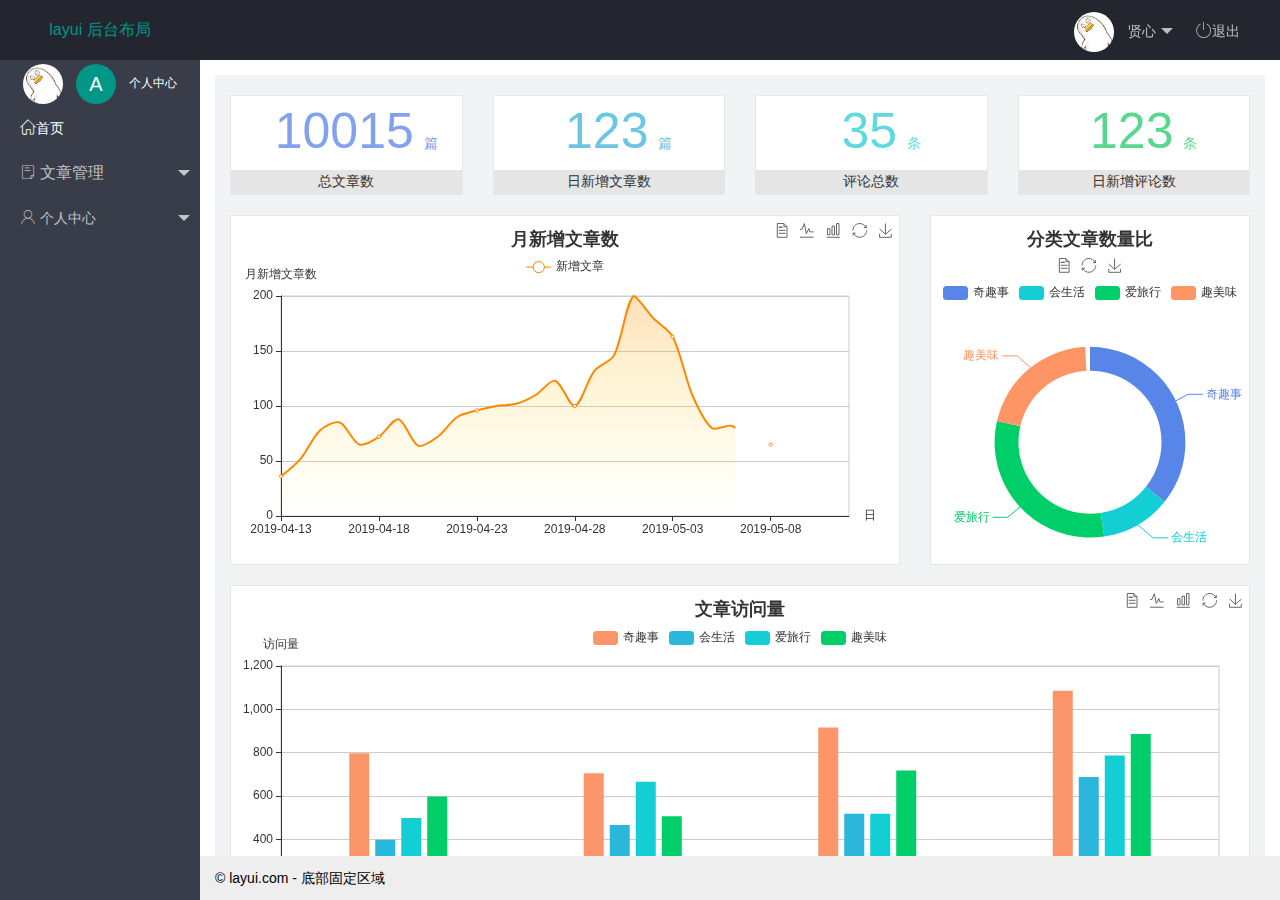
==== commit 4c3f7f3c: "开发完成" ====
--- a/index.html
+++ b/index.html
@@ -64,13 +64,12 @@
                             <span class="iconfont icon-16">
                                 文章管理</a>
                         <dl class="layui-nav-child">
-                            <dd><a href="javascript:;">
-                                    <i class="layui-icon layui-icon-app"></i>
-                                    文章类别</a></dd>
-                            <dd><a href="javascript:;">
+                            <dd><a href="/art_cate.html" target="fm"><i class="layui-icon layui-icon-app"></i>文章类别</a>
+                            </dd>
+                            <dd><a href="/art_list.html " target="fm">
                                     <i class="layui-icon layui-icon-app"></i>
                                     文章列表</a></dd>
-                            <dd><a href="">
+                            <dd><a href="/art_pub.html" target='fm'>
                                     <i class="layui-icon layui-icon-app"></i>
                                     发表文章</a></dd>
                         </dl>
